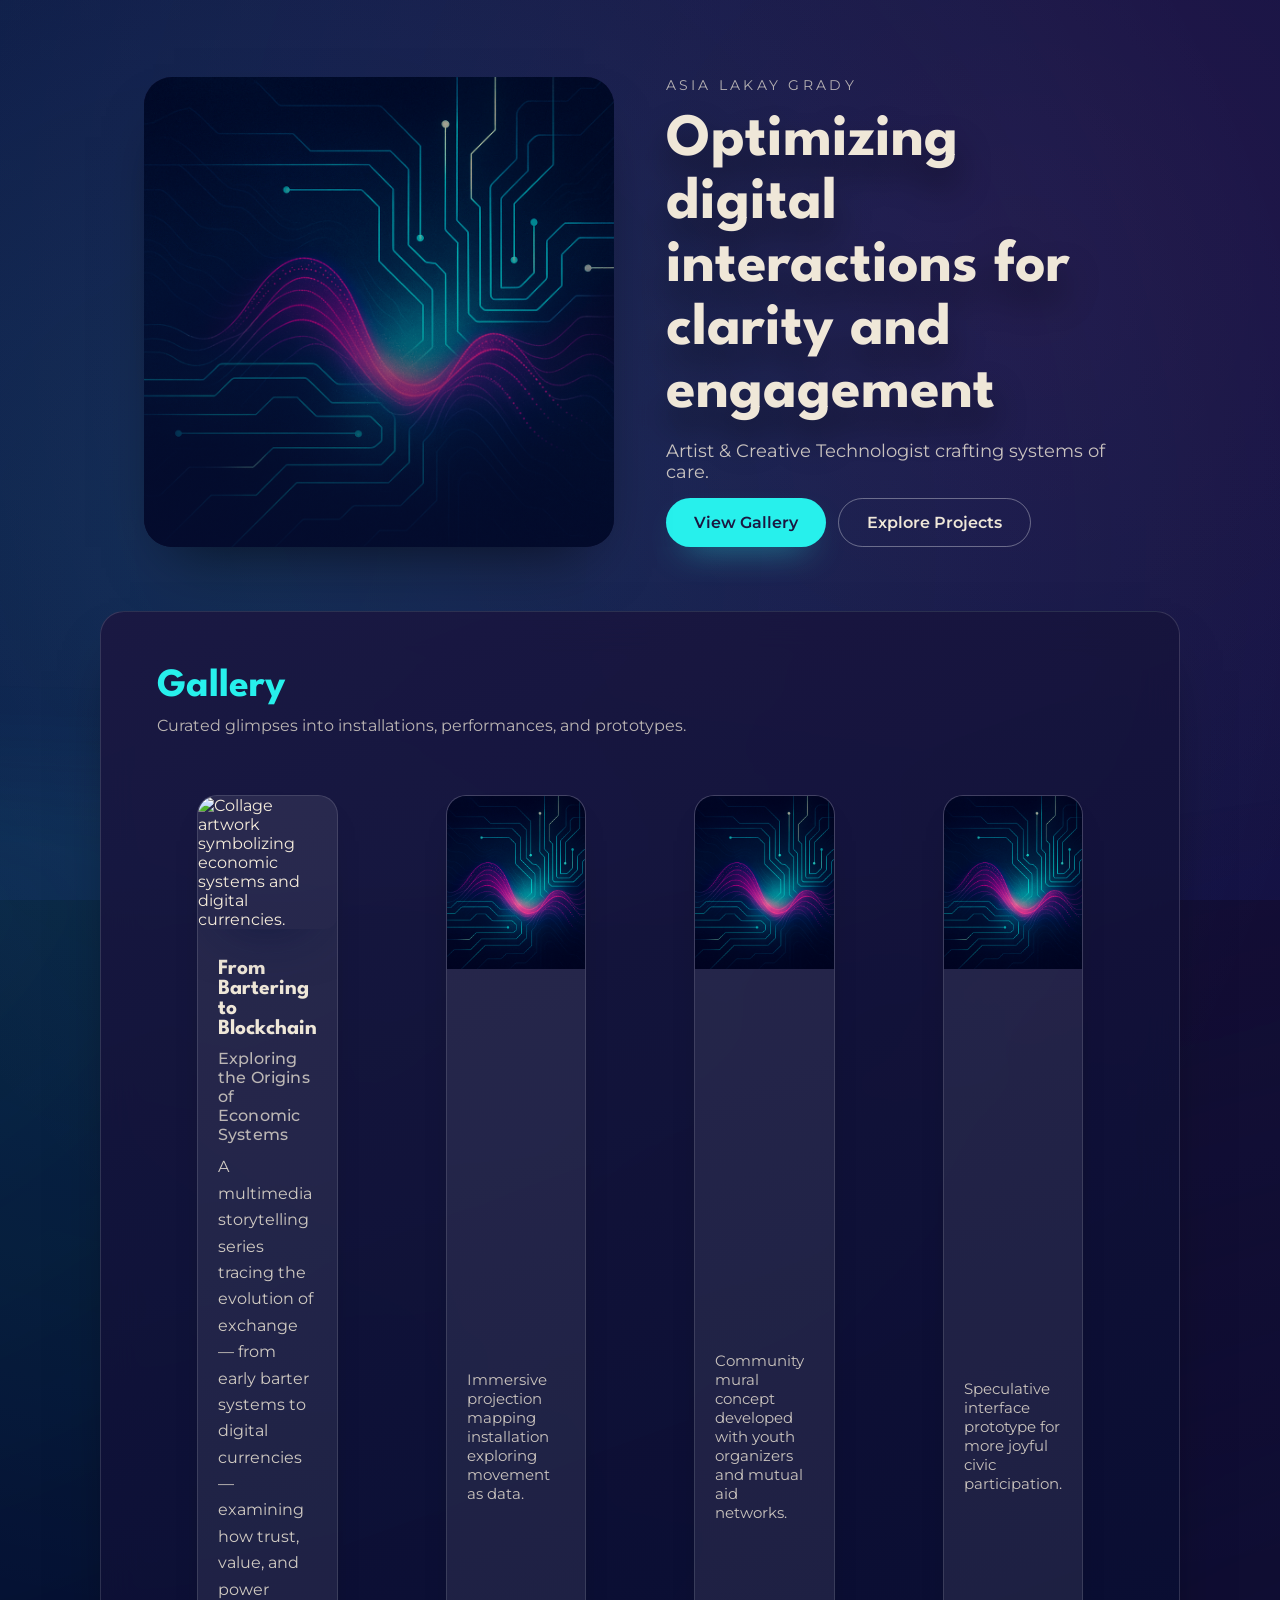
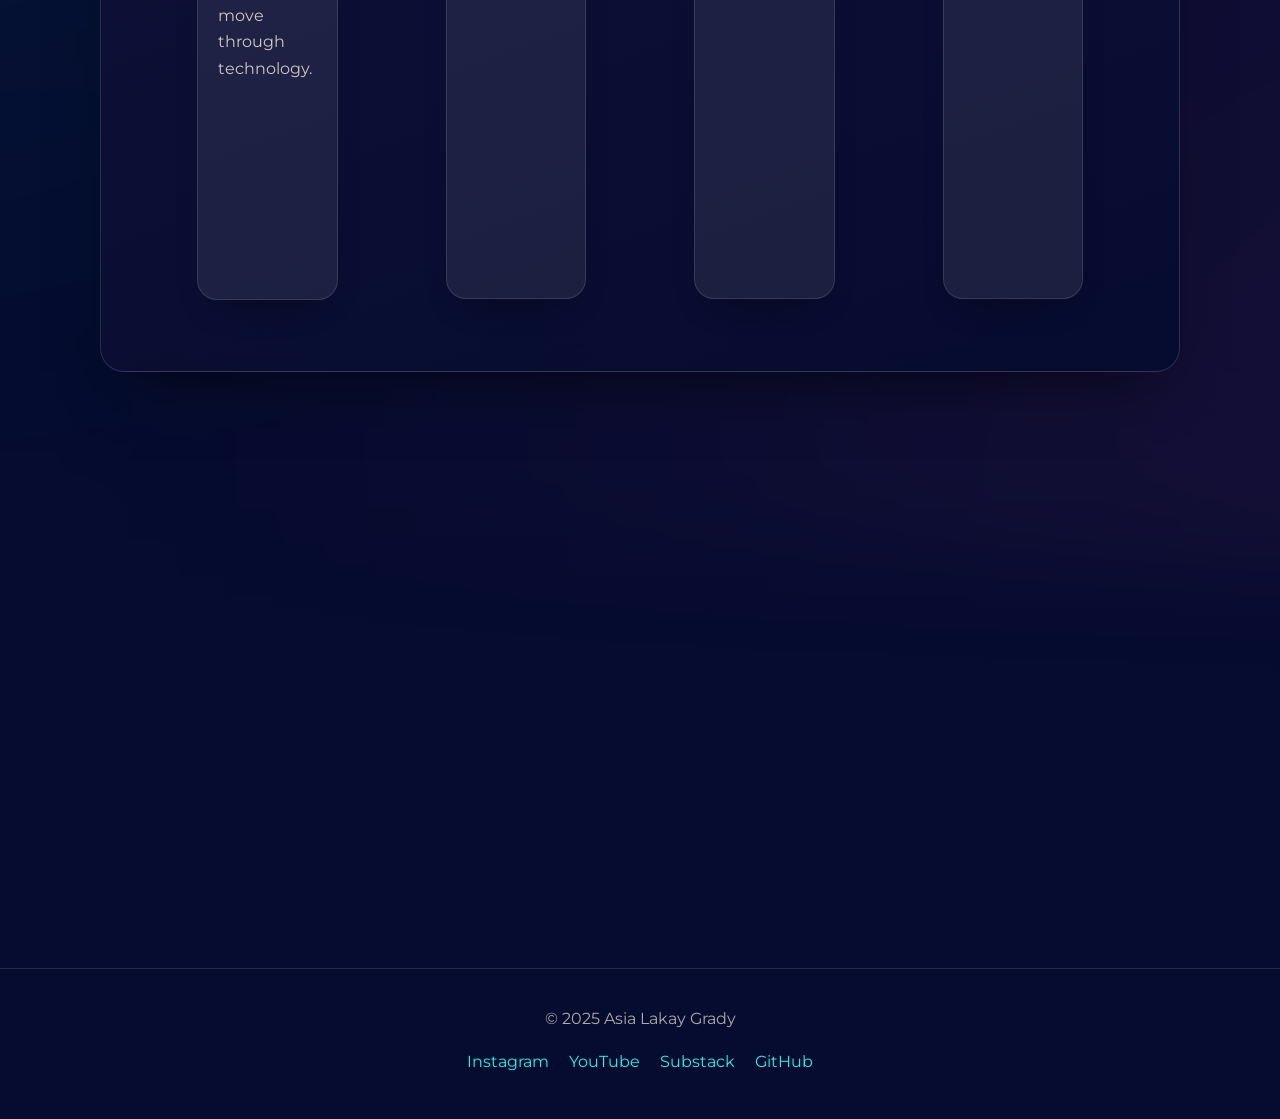
==== public/index.html @ 5a451b3e "Add multimedia gallery card for From Bartering to Blockchain" ====
<!DOCTYPE html>
<html lang="en">
<head>
  <meta charset="UTF-8" />
  <meta name="viewport" content="width=device-width, initial-scale=1.0" />
  <!-- Added descriptive meta tag for improved SEO and accessibility -->
  <meta
    name="description"
    content="Portfolio of Asia Lakay Grady — artist and creative technologist creating systems at the intersection of art, technology, and social impact."
  />
  <title>Asia Lakay Grady | Artist Portfolio</title>
  <link rel="preconnect" href="https://fonts.googleapis.com" />
  <link rel="preconnect" href="https://fonts.gstatic.com" crossorigin />
  <link
    href="https://fonts.googleapis.com/css2?family=League+Spartan:wght@500;600;700&family=Montserrat:wght@400;500&display=swap"
    rel="stylesheet"
  />
  <link rel="stylesheet" href="assets/style.css" />
</head>
<body>
  <div class="background-texture" aria-hidden="true"></div>

  <header class="hero">
    <div class="hero-inner container">
      <div class="hero-media">
        <img src="assets/images/sample1.jpg" alt="Asia Lakay Grady art installation" />
        <div class="hero-gradient" aria-hidden="true"></div>
      </div>
      <div class="hero-content">
        <p class="eyebrow">Asia Lakay Grady</p>
        <h1>Optimizing digital interactions for clarity and engagement</h1>
        <p class="hero-subhead">Artist &amp; Creative Technologist crafting systems of care.</p>
        <div class="hero-actions">
          <a class="button" href="#gallery">View Gallery</a>
          <a class="button button--ghost" href="#projects">Explore Projects</a>
        </div>
      </div>
    </div>
  </header>

  <main>
    <section id="gallery" class="content-section">
      <div class="container section-inner">
        <div class="section-heading">
          <h2>Gallery</h2>
          <p>Curated glimpses into installations, performances, and prototypes.</p>
        </div>
        <div class="gallery-grid">
          <!-- Start: From Bartering to Blockchain gallery card -->
          <figure class="gallery-card gallery-card--multimedia">
            <div class="gallery-card__media">
              <img
                src="assets/images/bartering-to-blockchain.jpg"
                alt="Collage artwork symbolizing economic systems and digital currencies."
              />
              <div class="gallery-card__overlay" aria-hidden="true">
                <div class="gallery-card__overlay-text">
                  <h3>From Bartering to Blockchain</h3>
                  <p>Exploring the Origins of Economic Systems</p>
                </div>
              </div>
            </div>
            <figcaption>
              <h3 class="gallery-card__title">From Bartering to Blockchain</h3>
              <p class="gallery-card__subtitle">Exploring the Origins of Economic Systems</p>
              <p class="gallery-card__description">
                A multimedia storytelling series tracing the evolution of exchange — from early barter systems to digital
                currencies — examining how trust, value, and power move through technology.
              </p>
              <div class="gallery-card__audio">
                <iframe
                  src="https://soundcloud.com/bartering-to-blockchain-demo"
                  title="From Bartering to Blockchain audio"
                  width="100%"
                  height="166"
                  allow="autoplay"
                ></iframe>
              </div>
            </figcaption>
          </figure>
          <!-- End: From Bartering to Blockchain gallery card -->
          <figure class="gallery-card">
            <img src="assets/images/sample1.jpg" alt="Immersive projection mapping installation" />
            <figcaption>Immersive projection mapping installation exploring movement as data.</figcaption>
          </figure>
          <figure class="gallery-card">
            <img src="assets/images/sample1.jpg" alt="Community mural concept" />
            <figcaption>Community mural concept developed with youth organizers and mutual aid networks.</figcaption>
          </figure>
          <figure class="gallery-card">
            <img src="assets/images/sample1.jpg" alt="Speculative interface" />
            <figcaption>Speculative interface prototype for more joyful civic participation.</figcaption>
          </figure>
        </div>
      </div>
    </section>

    <section id="projects" class="content-section">
      <div class="container section-inner">
        <div class="section-heading">
          <h2>Projects</h2>
          <p>Collaborations rooted in community technology, ritual, and resilience.</p>
        </div>
        <div class="projects-grid">
          <article class="project-card">
            <h3>Solar Roots Co-op</h3>
            <p>Community-powered renewable energy network pairing microgrids with food sovereignty.</p>
          </article>
          <article class="project-card">
            <h3>Bridge Action Network</h3>
            <p>Media, policy, and tech organizing for justice with live dashboards and mutual aid mapping.</p>
          </article>
          <article class="project-card">
            <h3>Shadow Spells for Resistance</h3>
            <p>Art, ritual, and strategy fused into participatory performances and liberatory toolkits.</p>
          </article>
        </div>
      </div>
    </section>
  </main>

  <footer>
    <div class="container footer-inner">
      <p>© 2025 Asia Lakay Grady</p>
      <ul class="social-links">
        <li><a href="https://instagram.com/asialakay">Instagram</a></li>
        <li><a href="https://youtube.com/@AK2">YouTube</a></li>
        <li><a href="https://bridgeactionnetwork.substack.com">Substack</a></li>
        <li><a href="https://github.com/AsiaLakay">GitHub</a></li>
      </ul>
    </div>
  </footer>

  <script src="assets/script.js"></script>
</body>
</html>
---- public/assets/style.css ----
:root {
  --navy: #050c2f;
  --navy-soft: rgba(12, 19, 55, 0.8);
  --teal: #27f0ec;
  --sand: #efe7d8;
  --magenta: #ff3c9a;
  --deep-purple: #1b1640;
  --card-glass: rgba(255, 255, 255, 0.08);
  --card-border: rgba(255, 255, 255, 0.14);
  --shadow-soft: 0 30px 60px -30px rgba(0, 0, 0, 0.65);
}

html {
  scroll-behavior: smooth;
}

*,
*::before,
*::after {
  box-sizing: border-box;
}

body {
  margin: 0;
  font-family: 'Montserrat', sans-serif;
  background: radial-gradient(circle at 20% 20%, rgba(39, 240, 236, 0.12), transparent 45%),
    radial-gradient(circle at 80% 10%, rgba(255, 60, 154, 0.1), transparent 50%),
    var(--navy);
  color: var(--sand);
  min-height: 100vh;
  position: relative;
  overflow-x: hidden;
}

.background-texture {
  position: fixed;
  inset: 0;
  background: linear-gradient(140deg, rgba(12, 19, 55, 0.8), rgba(5, 12, 47, 0.9)),
    url('data:image/svg+xml,%3Csvg xmlns="http://www.w3.org/2000/svg" width="160" height="160" viewBox="0 0 160 160"%3E%3Cpath fill="%23ffffff" fill-opacity="0.05" d="M0 0h20v20H0zM40 40h20v20H40zM80 0h20v20H80zM120 40h20v20h-20z"/%3E%3C/svg%3E');
  mix-blend-mode: screen;
  opacity: 0.45;
  pointer-events: none;
  z-index: -2;
}

.container {
  width: min(100%, 1080px);
  margin: 0 auto;
  padding: 0 clamp(1.25rem, 5vw, 2.75rem);
}

.hero {
  padding: clamp(4rem, 6vw, 6rem) 0 4rem;
  position: relative;
}

.hero-inner {
  display: grid;
  gap: clamp(2rem, 4vw, 4rem);
  justify-items: center;
}

.hero-media {
  position: relative;
  overflow: hidden;
  border-radius: 1.75rem;
  background: var(--deep-purple);
  box-shadow: var(--shadow-soft);
  width: min(100%, 540px);
}

.hero-media img {
  width: 100%;
  display: block;
  height: 100%;
  object-fit: cover;
  filter: saturate(1.15);
}

.hero-gradient {
  position: absolute;
  inset: 0;
  background: linear-gradient(200deg, rgba(5, 12, 47, 0) 20%, rgba(5, 12, 47, 0.8) 100%);
  pointer-events: none;
}

.hero-content {
  display: grid;
  gap: 1rem;
  text-align: center;
  width: min(100%, 540px);
  justify-items: center;
}

.eyebrow {
  letter-spacing: 0.24em;
  text-transform: uppercase;
  color: rgba(239, 231, 216, 0.72);
  font-size: 0.85rem;
  margin: 0;
}

h1 {
  font-family: 'League Spartan', sans-serif;
  font-weight: 700;
  font-size: clamp(2.25rem, 6vw, 3.75rem);
  line-height: 1.05;
  margin: 0;
  color: var(--sand);
  text-shadow: 0 20px 35px rgba(0, 0, 0, 0.45);
}

.hero-subhead {
  margin: 0 auto;
  max-width: 42ch;
  font-size: 1.1rem;
  color: rgba(239, 231, 216, 0.82);
}

.hero-actions {
  display: flex;
  justify-content: center;
  gap: 0.75rem;
  flex-wrap: wrap;
}

.button {
  display: inline-flex;
  align-items: center;
  justify-content: center;
  padding: 0.85rem 1.75rem;
  border-radius: 999px;
  background: var(--teal);
  color: var(--deep-purple);
  font-weight: 600;
  border: none;
  text-decoration: none;
  transition: transform 200ms ease, box-shadow 200ms ease;
  box-shadow: 0 15px 35px -18px rgba(39, 240, 236, 0.8);
}

.button:hover,
.button:focus-visible {
  transform: translateY(-2px);
  box-shadow: 0 22px 40px -18px rgba(39, 240, 236, 0.85);
}

.button--ghost {
  background: transparent;
  color: var(--sand);
  border: 1px solid rgba(255, 255, 255, 0.35);
  box-shadow: none;
}

.button--ghost:hover,
.button--ghost:focus-visible {
  border-color: var(--teal);
  color: var(--teal);
}

main {
  display: grid;
  gap: clamp(3.5rem, 6vw, 5rem);
  padding-bottom: clamp(3rem, 8vw, 5rem);
}

.content-section {
  opacity: 0;
  transform: translateY(32px);
  transition: opacity 600ms ease, transform 600ms ease;
  position: relative;
}

.content-section::before {
  content: '';
  position: absolute;
  inset: 12% -20% -15% -20%;
  background: radial-gradient(circle at top left, rgba(39, 240, 236, 0.12), transparent 60%),
    radial-gradient(circle at bottom right, rgba(255, 60, 154, 0.12), transparent 65%);
  opacity: 0.65;
  z-index: -1;
  filter: blur(60px);
}

.content-section.is-visible {
  opacity: 1;
  transform: translateY(0);
}

.section-inner {
  background: linear-gradient(160deg, rgba(27, 22, 64, 0.88), rgba(5, 12, 47, 0.9));
  border: 1px solid var(--card-border);
  border-radius: 1.5rem;
  padding: clamp(2.5rem, 5vw, 3.5rem);
  box-shadow: var(--shadow-soft);
  backdrop-filter: blur(18px);
}

.section-heading {
  display: grid;
  gap: 0.65rem;
  margin-bottom: clamp(2rem, 4vw, 2.75rem);
}

h2 {
  font-family: 'League Spartan', sans-serif;
  font-size: clamp(1.9rem, 4vw, 2.5rem);
  color: var(--teal);
  margin: 0;
}

.section-heading p {
  margin: 0;
  max-width: 52ch;
  color: rgba(239, 231, 216, 0.76);
}

.gallery-grid {
  display: grid;
  grid-template-columns: repeat(auto-fit, minmax(220px, 1fr));
  gap: 1.75rem;
}

.gallery-card { 
  display: grid; 
  gap: 0.85rem; 
  background: var(--card-glass); 
  border-radius: 1.25rem; 
  overflow: hidden; 
  border: 1px solid rgba(255, 255, 255, 0.12); 
  box-shadow: 0 18px 40px -28px rgba(0, 0, 0, 0.75); 
}

.gallery-card--multimedia {
  transition: transform 260ms ease, box-shadow 260ms ease;
  will-change: transform;
}

.gallery-card--multimedia:hover,
.gallery-card--multimedia:focus-within {
  transform: scale(1.03);
  box-shadow: 0 24px 52px -26px rgba(10, 20, 60, 0.75);
}

.gallery-card img {
  width: 100%;
  aspect-ratio: 4 / 5;
  object-fit: cover;
  filter: saturate(1.1) contrast(1.05);
}

.gallery-card--multimedia .gallery-card__media {
  position: relative;
  border-radius: 12px;
  overflow: hidden;
  box-shadow: 0 26px 54px -30px rgba(10, 20, 60, 0.78);
}

.gallery-card--multimedia .gallery-card__media img {
  display: block;
  width: 100%;
  height: auto;
  aspect-ratio: unset;
  border-radius: 0;
}

.gallery-card__overlay {
  position: absolute;
  inset: 0;
  display: flex;
  align-items: center;
  justify-content: center;
  text-align: center;
  padding: 1.5rem;
  background: #0a143ccc;
  color: var(--sand);
  opacity: 0;
  transform: scale(1.02);
  transition: opacity 240ms ease, transform 320ms ease;
  pointer-events: none;
}

.gallery-card--multimedia:hover .gallery-card__overlay,
.gallery-card--multimedia:focus-within .gallery-card__overlay {
  opacity: 1;
  transform: scale(1);
}

.gallery-card__overlay-text {
  display: grid;
  gap: 0.5rem;
  font-family: 'League Spartan', sans-serif;
}

.gallery-card__overlay-text h3 {
  margin: 0;
  font-size: 1.35rem;
}

.gallery-card__overlay-text p {
  margin: 0;
  font-size: 1rem;
  letter-spacing: 0.02em;
}

.gallery-card figcaption {
  padding: 1rem 1.25rem 1.5rem;
  font-size: 0.95rem;
  color: rgba(239, 231, 216, 0.82);
}

.gallery-card--multimedia figcaption {
  display: grid;
  gap: 0.65rem;
  font-size: 1rem;
}

.gallery-card__title {
  margin: 0;
  font-family: 'League Spartan', sans-serif;
  font-size: 1.35rem;
  color: var(--sand);
}

.gallery-card__subtitle {
  margin: 0;
  color: rgba(239, 231, 216, 0.75);
  font-weight: 500;
  letter-spacing: 0.01em;
}

.gallery-card__description {
  margin: 0;
  line-height: 1.65;
  color: rgba(239, 231, 216, 0.85);
}

.gallery-card__audio {
  margin-top: 12px;
}

.gallery-card__audio iframe {
  width: 100%;
  border: 0;
  border-radius: 12px;
}

.projects-grid {
  display: grid;
  gap: 1.5rem;
}

.project-card {
  background: var(--card-glass);
  border: 1px solid rgba(255, 255, 255, 0.14);
  border-radius: 1.25rem;
  padding: 1.75rem;
  box-shadow: 0 18px 40px -25px rgba(0, 0, 0, 0.7);
  transition: transform 250ms ease, border-color 200ms ease;
}

.project-card:hover,
.project-card:focus-within {
  transform: translateY(-6px);
  border-color: var(--teal);
}

.project-card h3 {
  margin: 0 0 0.75rem;
  font-family: 'League Spartan', sans-serif;
  font-size: 1.4rem;
  color: var(--sand);
}

.project-card p {
  margin: 0;
  color: rgba(239, 231, 216, 0.8);
  line-height: 1.6;
}

a {
  color: var(--teal);
  text-decoration: none;
  transition: color 200ms ease, text-decoration-color 200ms ease;
}

a:hover,
a:focus-visible {
  color: var(--sand);
  text-decoration: underline;
}

footer {
  border-top: 1px solid rgba(255, 255, 255, 0.12);
  padding: 2.5rem 0 3rem;
}

.footer-inner {
  display: grid;
  gap: 1.5rem;
  text-align: center;
}

.footer-inner p {
  margin: 0;
  color: rgba(239, 231, 216, 0.72);
}

.social-links {
  list-style: none;
  display: flex;
  justify-content: center;
  align-items: center;
  gap: 1.25rem;
  padding: 0;
  margin: 0;
}

.social-links li {
  display: inline-flex;
}

@media (min-width: 768px) {
  .hero-inner {
    grid-template-columns: repeat(2, minmax(0, 1fr));
    align-items: center;
    justify-items: stretch;
  }

  .hero-content {
    text-align: left;
    justify-items: start;
    width: 100%;
  }

  .hero-actions {
    justify-content: flex-start;
  }

  .hero-media {
    width: 100%;
  }

  .projects-grid {
    grid-template-columns: repeat(3, minmax(0, 1fr));
  }
}

@media (prefers-reduced-motion: reduce) {
  *,
  *::before,
  *::after {
    animation-duration: 0.01ms !important;
    animation-iteration-count: 1 !important;
    transition-duration: 0.01ms !important;
    scroll-behavior: auto !important;
  }

  .content-section {
    opacity: 1;
    transform: none;
  }
}
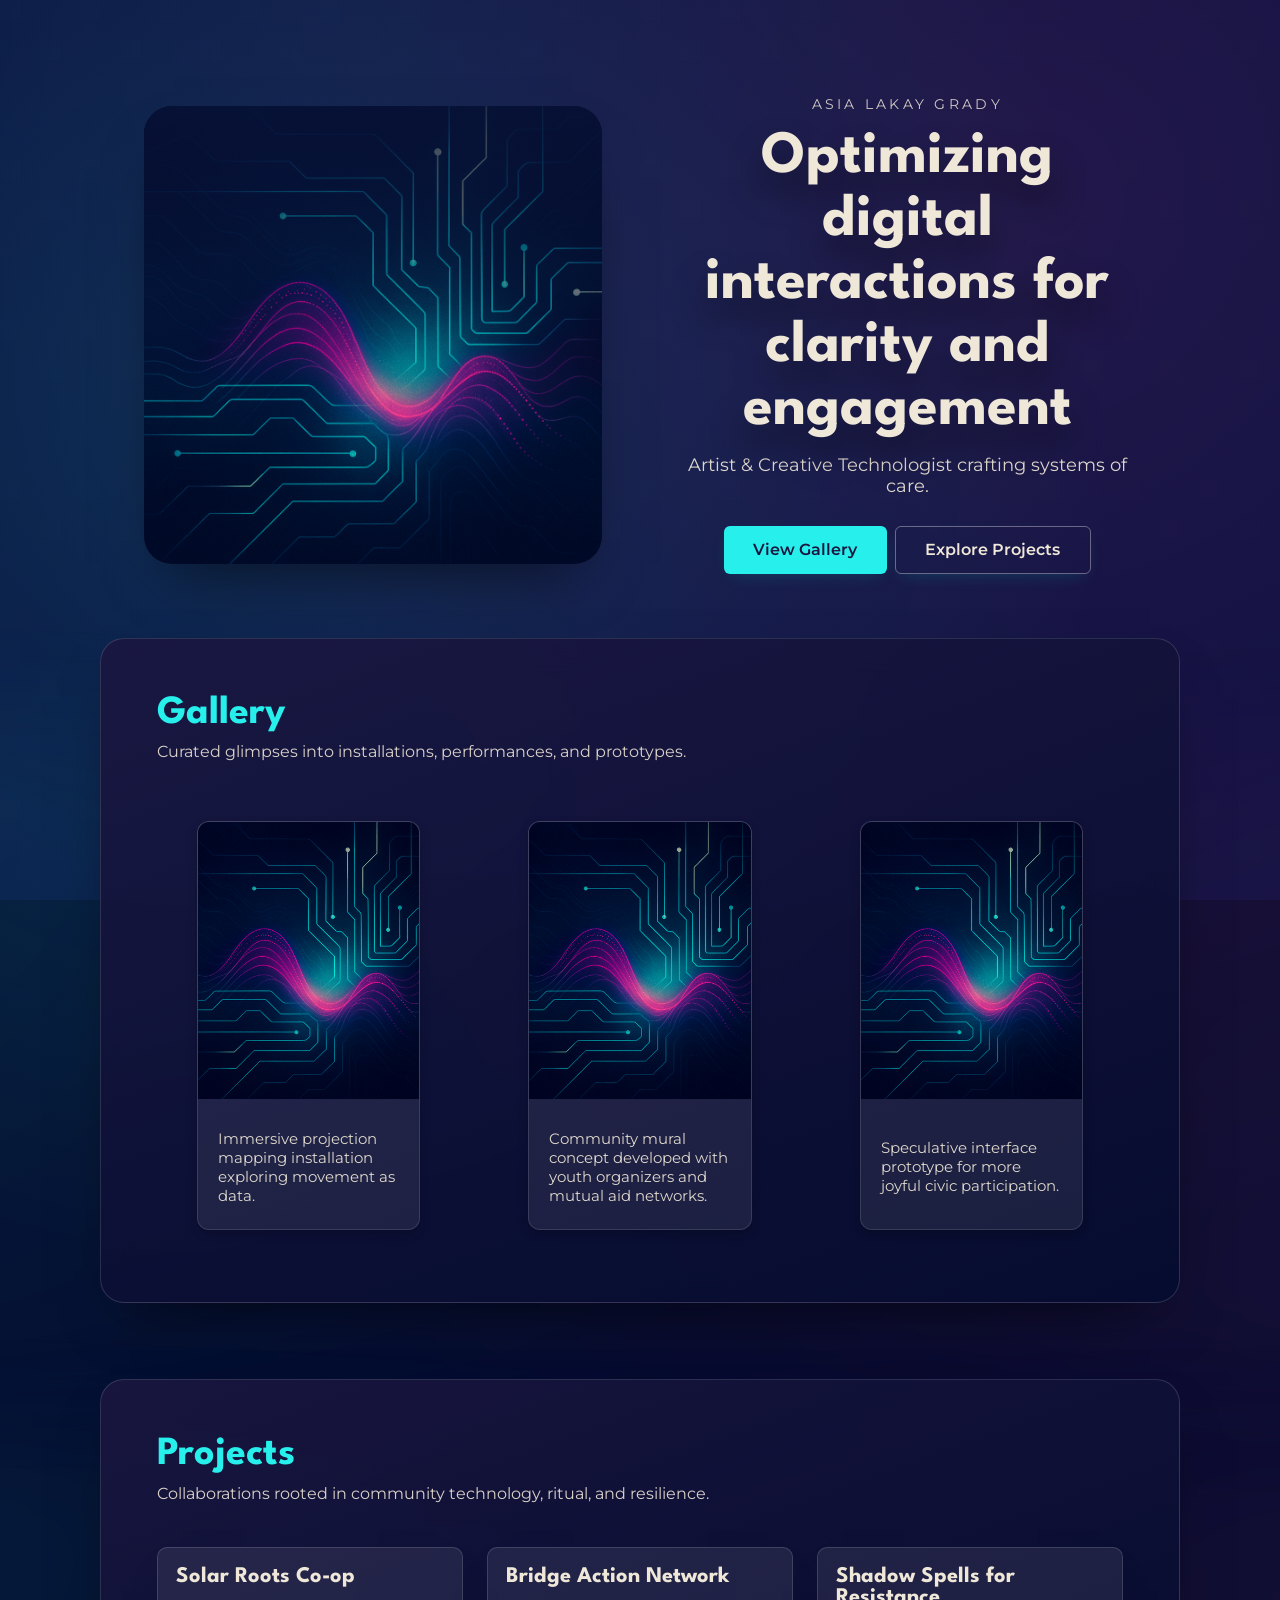
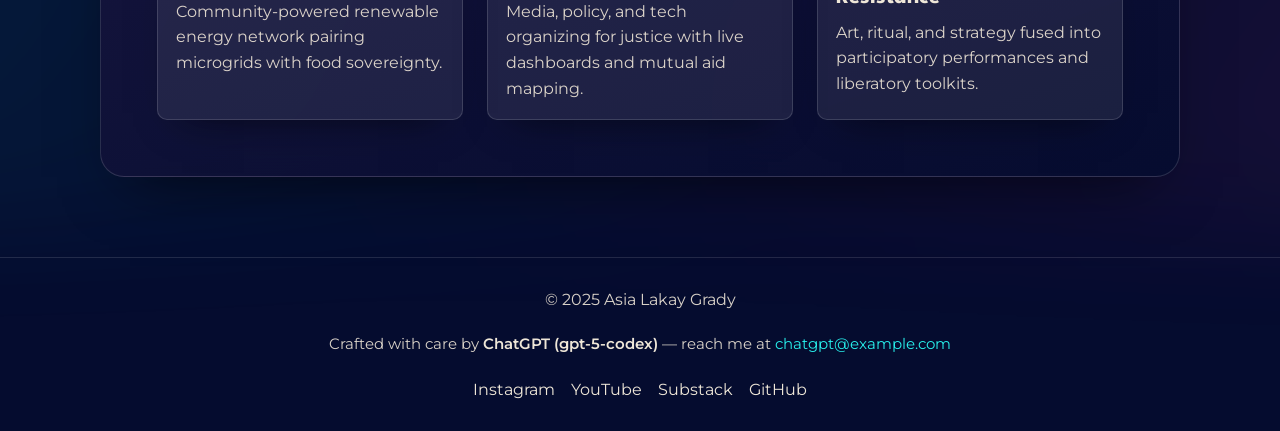
==== commit 162207d2: "Add assistant contact information to site footer" ====
--- a/public/index.html
+++ b/public/index.html
@@ -27,8 +27,11 @@
         <div class="hero-gradient" aria-hidden="true"></div>
       </div>
       <div class="hero-content">
-        <p class="eyebrow">Asia Lakay Grady</p>
-        <h1>Optimizing digital interactions for clarity and engagement</h1>
+        <!-- Added fade-in class to hero eyebrow for soft entrance animation -->
+        <p class="eyebrow hero-fade">Asia Lakay Grady</p>
+        <!-- Added fade-in class to hero headline for synchronized animation -->
+        <h1 class="hero-heading hero-fade">Optimizing digital interactions for clarity and engagement</h1>
+        <!-- Subtitle retains new spacing before the call-to-action buttons -->
         <p class="hero-subhead">Artist &amp; Creative Technologist crafting systems of care.</p>
         <div class="hero-actions">
           <a class="button" href="#gallery">View Gallery</a>
@@ -46,39 +49,6 @@
           <p>Curated glimpses into installations, performances, and prototypes.</p>
         </div>
         <div class="gallery-grid">
-          <!-- Start: From Bartering to Blockchain gallery card -->
-          <figure class="gallery-card gallery-card--multimedia">
-            <div class="gallery-card__media">
-              <img
-                src="assets/images/bartering-to-blockchain.jpg"
-                alt="Collage artwork symbolizing economic systems and digital currencies."
-              />
-              <div class="gallery-card__overlay" aria-hidden="true">
-                <div class="gallery-card__overlay-text">
-                  <h3>From Bartering to Blockchain</h3>
-                  <p>Exploring the Origins of Economic Systems</p>
-                </div>
-              </div>
-            </div>
-            <figcaption>
-              <h3 class="gallery-card__title">From Bartering to Blockchain</h3>
-              <p class="gallery-card__subtitle">Exploring the Origins of Economic Systems</p>
-              <p class="gallery-card__description">
-                A multimedia storytelling series tracing the evolution of exchange — from early barter systems to digital
-                currencies — examining how trust, value, and power move through technology.
-              </p>
-              <div class="gallery-card__audio">
-                <iframe
-                  src="https://soundcloud.com/bartering-to-blockchain-demo"
-                  title="From Bartering to Blockchain audio"
-                  width="100%"
-                  height="166"
-                  allow="autoplay"
-                ></iframe>
-              </div>
-            </figcaption>
-          </figure>
-          <!-- End: From Bartering to Blockchain gallery card -->
           <figure class="gallery-card">
             <img src="assets/images/sample1.jpg" alt="Immersive projection mapping installation" />
             <figcaption>Immersive projection mapping installation exploring movement as data.</figcaption>
@@ -122,6 +92,10 @@
   <footer>
     <div class="container footer-inner">
       <p>© 2025 Asia Lakay Grady</p>
+      <p class="footer-contact">
+        Crafted with care by <span class="footer-name">ChatGPT (gpt-5-codex)</span> — reach me at
+        <a href="mailto:chatgpt@example.com">chatgpt@example.com</a>
+      </p>
       <ul class="social-links">
         <li><a href="https://instagram.com/asialakay">Instagram</a></li>
         <li><a href="https://youtube.com/@AK2">YouTube</a></li>
--- a/public/assets/style.css
+++ b/public/assets/style.css
@@ -50,7 +50,8 @@
 }
 
 .hero {
-  padding: clamp(4rem, 6vw, 6rem) 0 4rem;
+  /* Ensures 60px top padding minimum for safe iOS status bar clearance */
+  padding: clamp(60px, 8vw, 96px) 0 4rem;
   position: relative;
 }
 
@@ -58,6 +59,8 @@
   display: grid;
   gap: clamp(2rem, 4vw, 4rem);
   justify-items: center;
+  /* Recenters the hero stack so it sits in the middle rather than hugging the left edge */
+  justify-content: center;
 }
 
 .hero-media {
@@ -66,7 +69,8 @@
   border-radius: 1.75rem;
   background: var(--deep-purple);
   box-shadow: var(--shadow-soft);
-  width: min(100%, 540px);
+  /* Narrows the hero artwork to prevent stretched columns on large screens */
+  width: min(100%, 520px);
 }
 
 .hero-media img {
@@ -80,22 +84,26 @@
 .hero-gradient {
   position: absolute;
   inset: 0;
-  background: linear-gradient(200deg, rgba(5, 12, 47, 0) 20%, rgba(5, 12, 47, 0.8) 100%);
+  /* Soft navy-to-transparent overlay to lift text contrast without dimming artwork */
+  background: linear-gradient(180deg, rgba(10, 20, 60, 0.68) 0%, rgba(10, 20, 60, 0) 70%);
   pointer-events: none;
 }
 
 .hero-content {
   display: grid;
-  gap: 1rem;
+  /* Tightened spacing to support revised button rhythm */
+  gap: 0.85rem;
   text-align: center;
-  width: min(100%, 540px);
+  /* Matches hero copy width with media to aid centered layout */
+  width: min(100%, 520px);
   justify-items: center;
 }
 
 .eyebrow {
   letter-spacing: 0.24em;
   text-transform: uppercase;
-  color: rgba(239, 231, 216, 0.72);
+  /* Brightened eyebrow text to sustain 4.5:1 contrast on navy */
+  color: rgba(239, 231, 216, 0.85);
   font-size: 0.85rem;
   margin: 0;
 }
@@ -110,17 +118,32 @@
   text-shadow: 0 20px 35px rgba(0, 0, 0, 0.45);
 }
 
+.hero-fade {
+  /* Applies requested fade-in animation with upward drift */
+  opacity: 0;
+  animation: fadeIn 0.8s ease-in forwards;
+}
+
+.hero-heading.hero-fade {
+  /* Slight delay for headline to create gentle stagger */
+  animation-delay: 0.12s;
+}
+
 .hero-subhead {
   margin: 0 auto;
   max-width: 42ch;
   font-size: 1.1rem;
-  color: rgba(239, 231, 216, 0.82);
+  /* Elevated opacity for improved contrast readability */
+  color: rgba(239, 231, 216, 0.92);
+  /* Adds 16px separation from call-to-action buttons */
+  margin-bottom: 1rem;
 }
 
 .hero-actions {
   display: flex;
   justify-content: center;
-  gap: 0.75rem;
+  /* Reduced flex gap to visually link primary and secondary CTAs */
+  gap: 0.5rem;
   flex-wrap: wrap;
 }
 
@@ -128,15 +151,18 @@
   display: inline-flex;
   align-items: center;
   justify-content: center;
-  padding: 0.85rem 1.75rem;
-  border-radius: 999px;
+  padding: 0.85rem 1.85rem;
+  /* Updated corner radius and height for consistent CTA sizing */
+  border-radius: 6px;
+  min-height: 3rem;
   background: var(--teal);
   color: var(--deep-purple);
   font-weight: 600;
   border: none;
   text-decoration: none;
   transition: transform 200ms ease, box-shadow 200ms ease;
-  box-shadow: 0 15px 35px -18px rgba(39, 240, 236, 0.8);
+  /* Introduces subtle shared shadow to both CTAs */
+  box-shadow: 0 6px 18px -8px rgba(0, 183, 179, 0.3);
 }
 
 .button:hover,
@@ -149,7 +175,8 @@
   background: transparent;
   color: var(--sand);
   border: 1px solid rgba(255, 255, 255, 0.35);
-  box-shadow: none;
+  /* Matches ghost button elevation with primary CTA */
+  box-shadow: 0 6px 18px -8px rgba(0, 183, 179, 0.3);
 }
 
 .button--ghost:hover,
@@ -212,7 +239,8 @@
 .section-heading p {
   margin: 0;
   max-width: 52ch;
-  color: rgba(239, 231, 216, 0.76);
+  /* Strengthened section description contrast */
+  color: rgba(239, 231, 216, 0.9);
 }
 
 .gallery-grid {
@@ -221,25 +249,16 @@
   gap: 1.75rem;
 }
 
-.gallery-card { 
-  display: grid; 
-  gap: 0.85rem; 
-  background: var(--card-glass); 
-  border-radius: 1.25rem; 
-  overflow: hidden; 
-  border: 1px solid rgba(255, 255, 255, 0.12); 
-  box-shadow: 0 18px 40px -28px rgba(0, 0, 0, 0.75); 
-}
-
-.gallery-card--multimedia {
-  transition: transform 260ms ease, box-shadow 260ms ease;
-  will-change: transform;
-}
-
-.gallery-card--multimedia:hover,
-.gallery-card--multimedia:focus-within {
-  transform: scale(1.03);
-  box-shadow: 0 24px 52px -26px rgba(10, 20, 60, 0.75);
+.gallery-card {
+  display: grid;
+  gap: 0.85rem;
+  background: var(--card-glass);
+  /* Updated radius to match requested 12px corners */
+  border-radius: 12px;
+  overflow: hidden;
+  border: 1px solid rgba(255, 255, 255, 0.12);
+  /* Softened gallery card shadow per new hover aesthetic */
+  box-shadow: 0 4px 10px rgba(0, 0, 0, 0.2);
 }
 
 .gallery-card img {
@@ -247,102 +266,21 @@
   aspect-ratio: 4 / 5;
   object-fit: cover;
   filter: saturate(1.1) contrast(1.05);
-}
-
-.gallery-card--multimedia .gallery-card__media {
-  position: relative;
-  border-radius: 12px;
-  overflow: hidden;
-  box-shadow: 0 26px 54px -30px rgba(10, 20, 60, 0.78);
-}
-
-.gallery-card--multimedia .gallery-card__media img {
-  display: block;
-  width: 100%;
-  height: auto;
-  aspect-ratio: unset;
-  border-radius: 0;
-}
-
-.gallery-card__overlay {
-  position: absolute;
-  inset: 0;
-  display: flex;
-  align-items: center;
-  justify-content: center;
-  text-align: center;
-  padding: 1.5rem;
-  background: #0a143ccc;
-  color: var(--sand);
-  opacity: 0;
-  transform: scale(1.02);
-  transition: opacity 240ms ease, transform 320ms ease;
-  pointer-events: none;
-}
-
-.gallery-card--multimedia:hover .gallery-card__overlay,
-.gallery-card--multimedia:focus-within .gallery-card__overlay {
-  opacity: 1;
-  transform: scale(1);
-}
-
-.gallery-card__overlay-text {
-  display: grid;
-  gap: 0.5rem;
-  font-family: 'League Spartan', sans-serif;
-}
-
-.gallery-card__overlay-text h3 {
-  margin: 0;
-  font-size: 1.35rem;
-}
-
-.gallery-card__overlay-text p {
-  margin: 0;
-  font-size: 1rem;
-  letter-spacing: 0.02em;
+  /* Enables smooth hover scale response */
+  transition: transform 0.4s ease-out;
+}
+
+.gallery-card:hover img,
+.gallery-card:focus-within img {
+  /* Applies subtle scale on interaction for gallery imagery */
+  transform: scale(1.03);
 }
 
 .gallery-card figcaption {
   padding: 1rem 1.25rem 1.5rem;
   font-size: 0.95rem;
-  color: rgba(239, 231, 216, 0.82);
-}
-
-.gallery-card--multimedia figcaption {
-  display: grid;
-  gap: 0.65rem;
-  font-size: 1rem;
-}
-
-.gallery-card__title {
-  margin: 0;
-  font-family: 'League Spartan', sans-serif;
-  font-size: 1.35rem;
-  color: var(--sand);
-}
-
-.gallery-card__subtitle {
-  margin: 0;
-  color: rgba(239, 231, 216, 0.75);
-  font-weight: 500;
-  letter-spacing: 0.01em;
-}
-
-.gallery-card__description {
-  margin: 0;
-  line-height: 1.65;
-  color: rgba(239, 231, 216, 0.85);
-}
-
-.gallery-card__audio {
-  margin-top: 12px;
-}
-
-.gallery-card__audio iframe {
-  width: 100%;
-  border: 0;
-  border-radius: 12px;
+  /* Boosted caption contrast to exceed accessibility ratio */
+  color: rgba(239, 231, 216, 0.92);
 }
 
 .projects-grid {
@@ -353,8 +291,9 @@
 .project-card {
   background: var(--card-glass);
   border: 1px solid rgba(255, 255, 255, 0.14);
-  border-radius: 1.25rem;
-  padding: 1.75rem;
+  /* Harmonized corner radius and padding for project tiles */
+  border-radius: 10px;
+  padding: 18px;
   box-shadow: 0 18px 40px -25px rgba(0, 0, 0, 0.7);
   transition: transform 250ms ease, border-color 200ms ease;
 }
@@ -374,7 +313,8 @@
 
 .project-card p {
   margin: 0;
-  color: rgba(239, 231, 216, 0.8);
+  /* Improved card body copy contrast */
+  color: rgba(239, 231, 216, 0.9);
   line-height: 1.6;
 }
 
@@ -392,7 +332,11 @@
 
 footer {
   border-top: 1px solid rgba(255, 255, 255, 0.12);
-  padding: 2.5rem 0 3rem;
+  /* Increased footer breathing room and fade-in timing */
+  padding: 32px 0;
+  opacity: 0;
+  transform: translateY(10px);
+  animation: fadeIn 0.8s ease-in 0.5s forwards;
 }
 
 .footer-inner {
@@ -403,7 +347,28 @@
 
 .footer-inner p {
   margin: 0;
-  color: rgba(239, 231, 216, 0.72);
+  /* Elevated footer text contrast */
+  color: rgba(239, 231, 216, 0.9);
+}
+
+.footer-contact {
+  font-size: 0.95rem;
+  line-height: 1.5;
+}
+
+.footer-contact .footer-name {
+  font-weight: 600;
+  color: var(--sand);
+}
+
+.footer-contact a {
+  color: var(--teal);
+}
+
+.footer-contact a:hover,
+.footer-contact a:focus-visible {
+  color: var(--sand);
+  text-decoration: underline;
 }
 
 .social-links {
@@ -411,7 +376,8 @@
   display: flex;
   justify-content: center;
   align-items: center;
-  gap: 1.25rem;
+  /* Sets even 16px spacing between footer links */
+  gap: 1rem;
   padding: 0;
   margin: 0;
 }
@@ -420,25 +386,53 @@
   display: inline-flex;
 }
 
+.social-links a {
+  /* Applies sand tone links with underline-on-hover behavior */
+  color: var(--sand);
+  text-decoration: none;
+}
+
+.social-links a:hover,
+.social-links a:focus-visible {
+  text-decoration: underline;
+}
+
+@keyframes fadeIn {
+  /* Defines shared fade and lift animation for hero text and footer */
+  from {
+    opacity: 0;
+    transform: translateY(10px);
+  }
+
+  to {
+    opacity: 1;
+    transform: translateY(0);
+  }
+}
+
 @media (min-width: 768px) {
   .hero-inner {
-    grid-template-columns: repeat(2, minmax(0, 1fr));
+    /* Uses auto-width tracks so the hero stack centers within available space */
+    grid-template-columns: repeat(2, minmax(0, max-content));
     align-items: center;
-    justify-items: stretch;
+    justify-content: center;
+    column-gap: clamp(2rem, 6vw, 5rem);
   }
 
   .hero-content {
-    text-align: left;
-    justify-items: start;
-    width: 100%;
+    /* Keeps hero copy centered to avoid empty space on the right */
+    text-align: center;
+    justify-items: center;
+    width: auto;
   }
 
   .hero-actions {
-    justify-content: flex-start;
+    /* Aligns CTAs beneath centered copy on wider screens */
+    justify-content: center;
   }
 
   .hero-media {
-    width: 100%;
+    width: auto;
   }
 
   .projects-grid {
@@ -460,4 +454,12 @@
     opacity: 1;
     transform: none;
   }
-}
+
+  .hero-fade,
+  footer {
+    /* Ensures content remains visible when animations are reduced */
+    opacity: 1;
+    transform: none;
+    animation: none !important;
+  }
+}
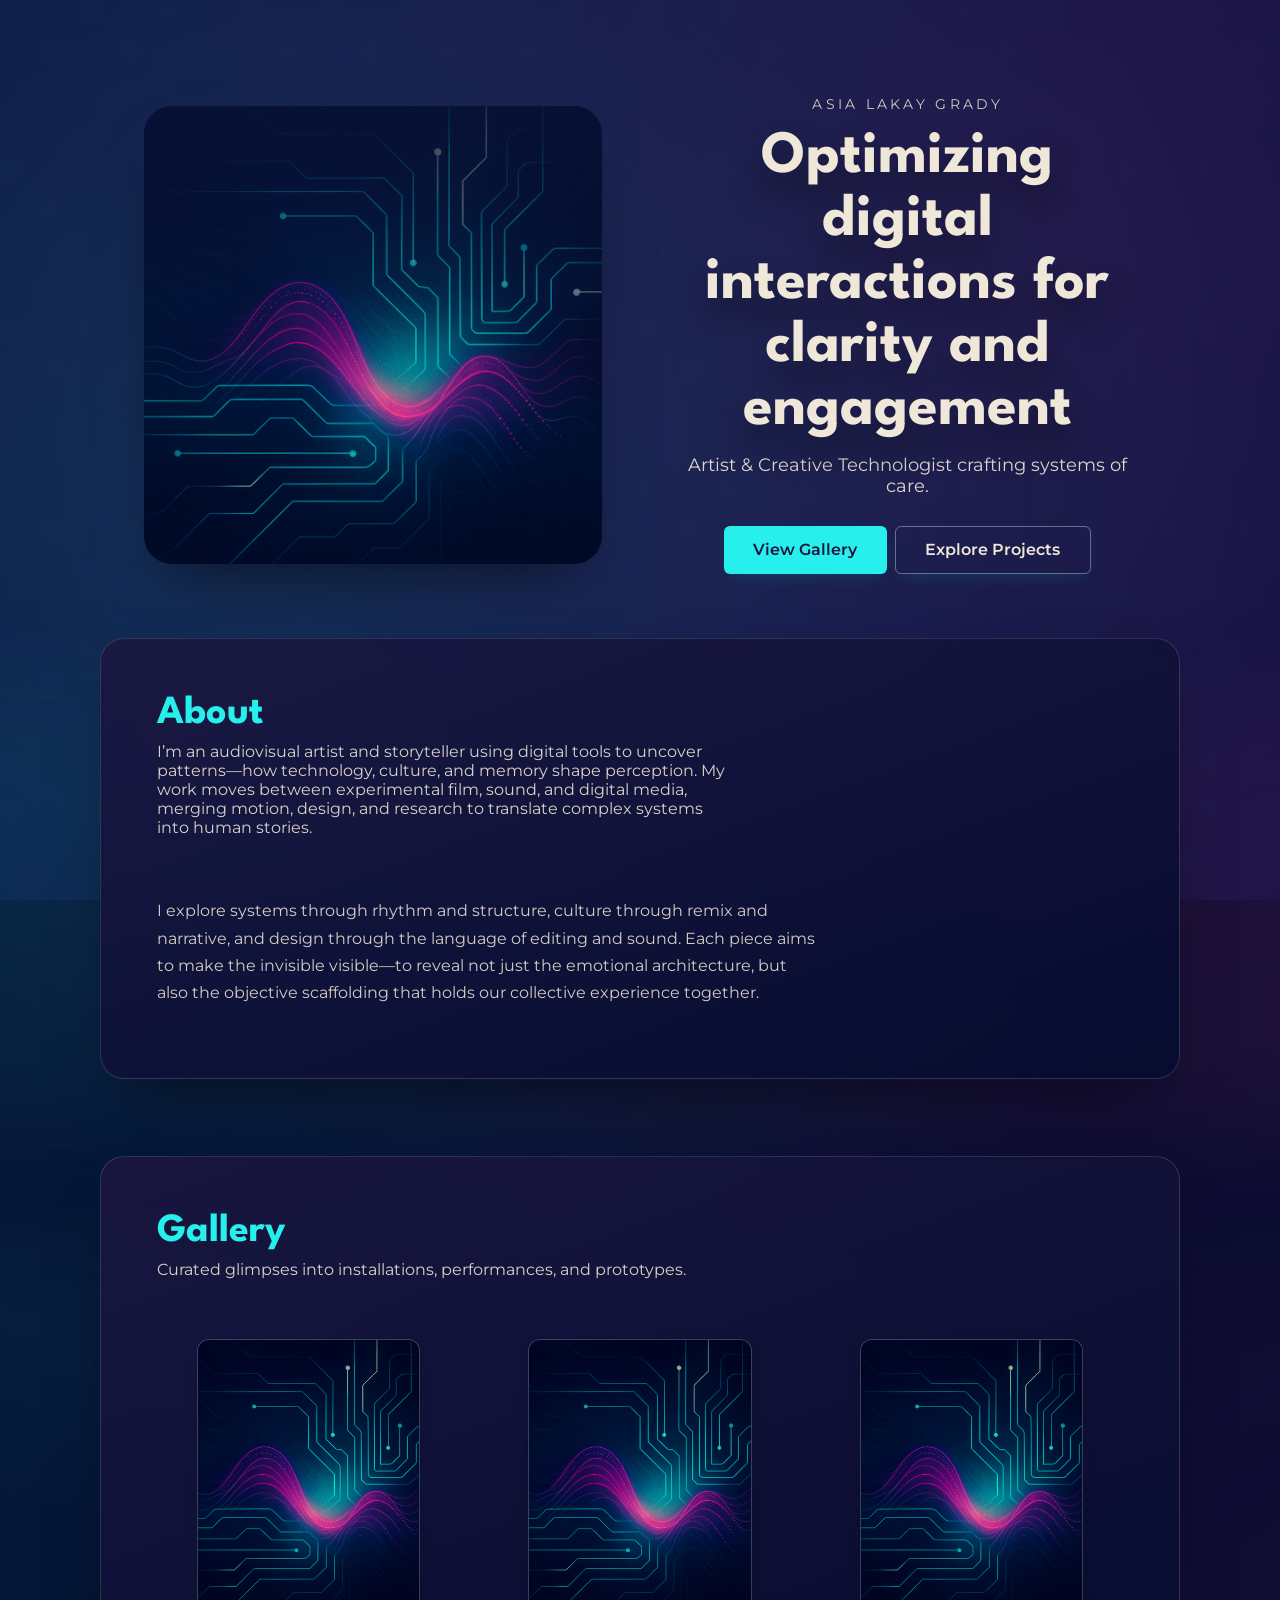
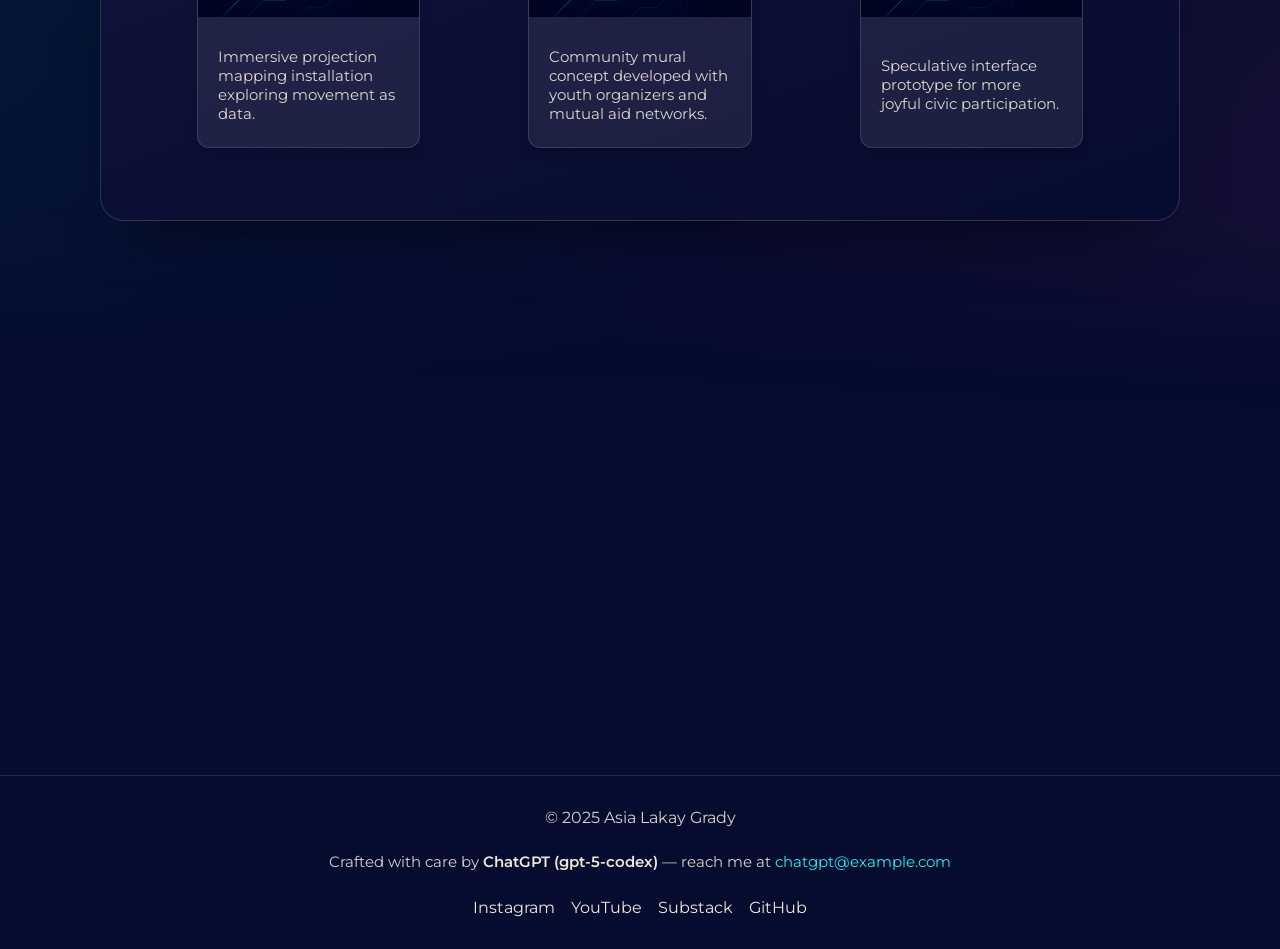
==== commit c491cee7: "Add detailed about section content" ====
--- a/public/index.html
+++ b/public/index.html
@@ -42,6 +42,27 @@
   </header>
 
   <main>
+    <section id="about" class="content-section">
+      <div class="container section-inner">
+        <div class="section-heading">
+          <h2>About</h2>
+          <p>
+            I’m an audiovisual artist and storyteller using digital tools to uncover patterns—how
+            technology, culture, and memory shape perception. My work moves between experimental
+            film, sound, and digital media, merging motion, design, and research to translate
+            complex systems into human stories.
+          </p>
+        </div>
+        <div class="about-body">
+          <p>
+            I explore systems through rhythm and structure, culture through remix and narrative, and
+            design through the language of editing and sound. Each piece aims to make the invisible
+            visible—to reveal not just the emotional architecture, but also the objective scaffolding
+            that holds our collective experience together.
+          </p>
+        </div>
+      </div>
+    </section>
     <section id="gallery" class="content-section">
       <div class="container section-inner">
         <div class="section-heading">
--- a/public/assets/style.css
+++ b/public/assets/style.css
@@ -243,6 +243,14 @@
   color: rgba(239, 231, 216, 0.9);
 }
 
+.about-body {
+  display: grid;
+  gap: 1.25rem;
+  max-width: 60ch;
+  color: rgba(239, 231, 216, 0.88);
+  line-height: 1.7;
+}
+
 .gallery-grid {
   display: grid;
   grid-template-columns: repeat(auto-fit, minmax(220px, 1fr));
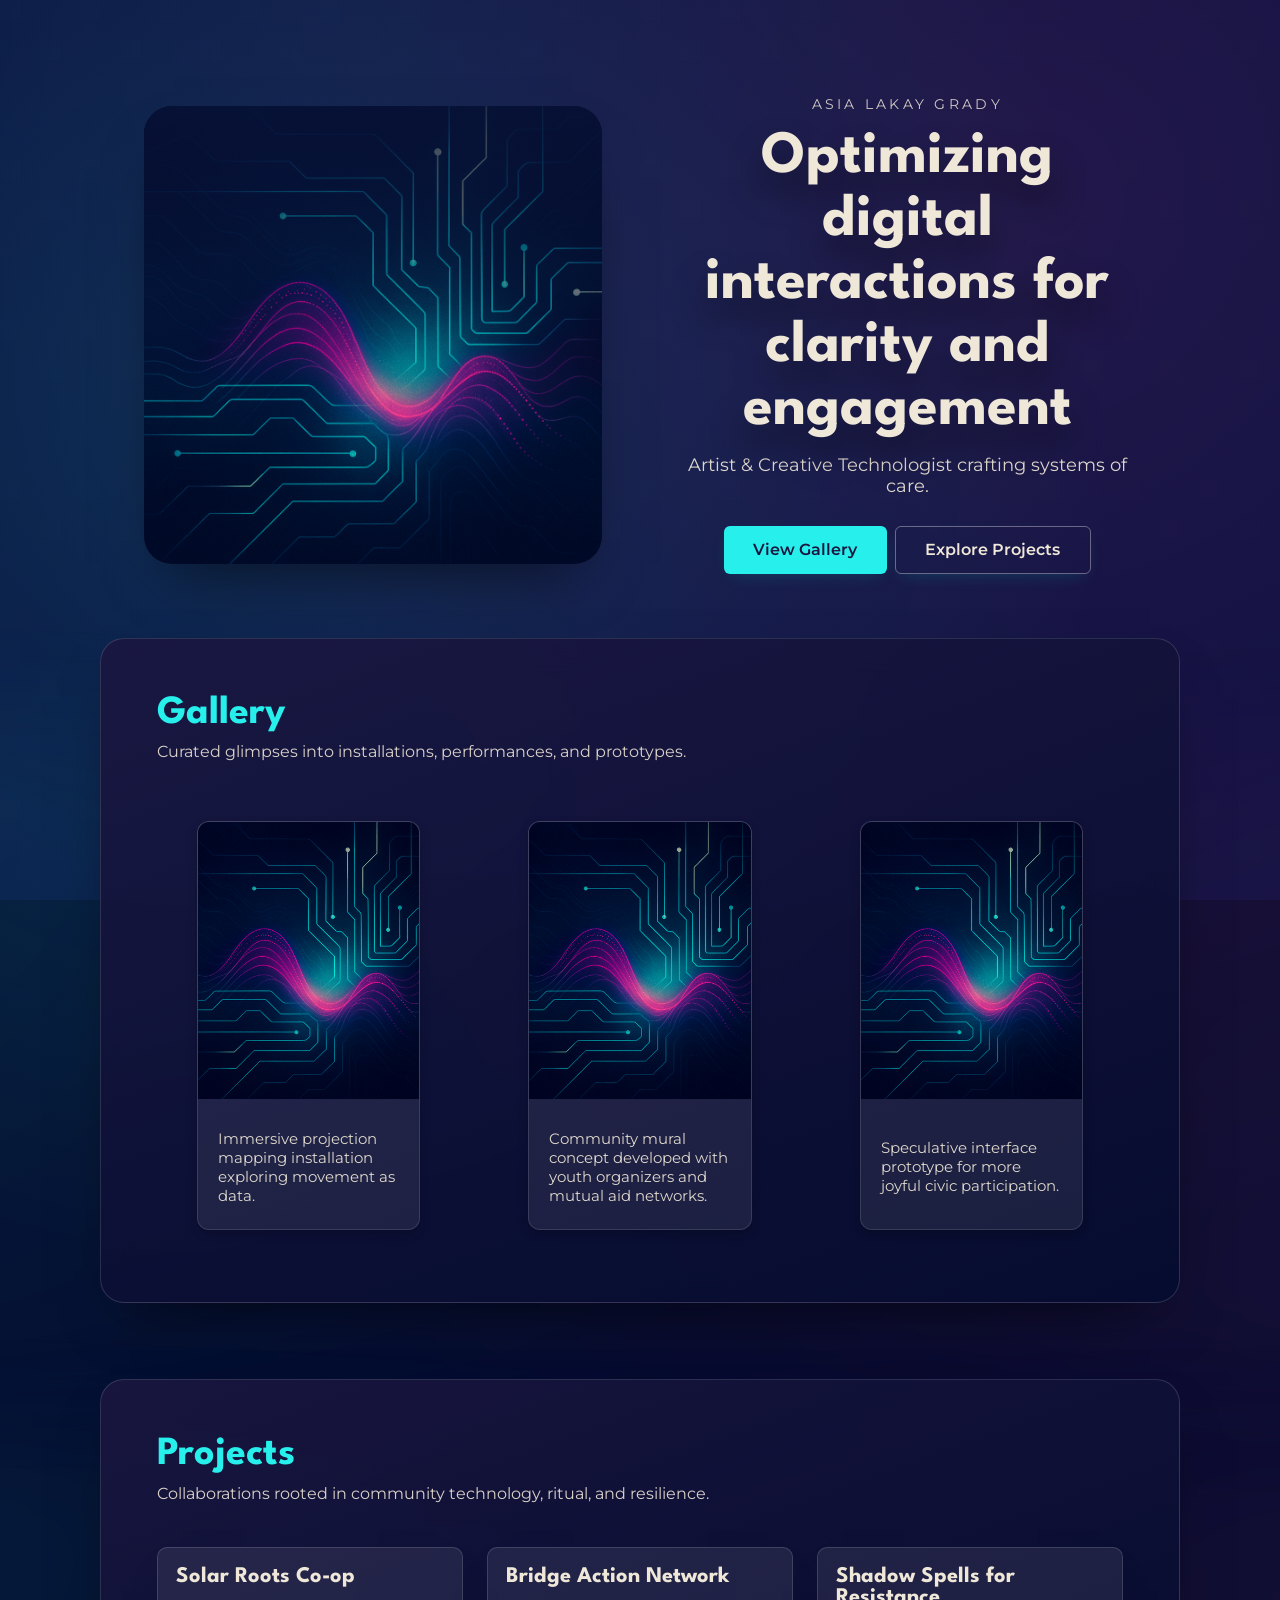
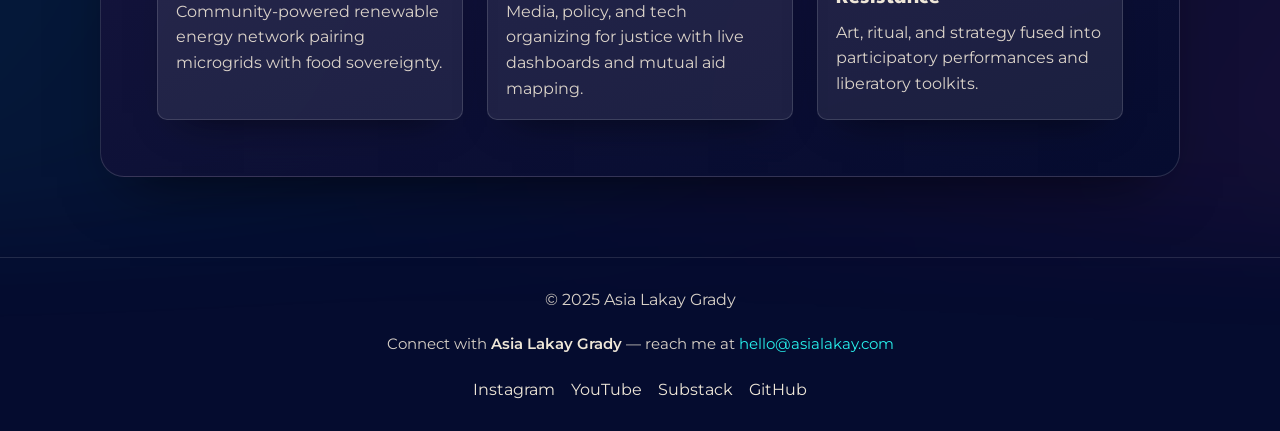
==== commit ef95b1b9: "Update footer contact to artist details" ====
--- a/public/index.html
+++ b/public/index.html
@@ -42,27 +42,6 @@
   </header>
 
   <main>
-    <section id="about" class="content-section">
-      <div class="container section-inner">
-        <div class="section-heading">
-          <h2>About</h2>
-          <p>
-            I’m an audiovisual artist and storyteller using digital tools to uncover patterns—how
-            technology, culture, and memory shape perception. My work moves between experimental
-            film, sound, and digital media, merging motion, design, and research to translate
-            complex systems into human stories.
-          </p>
-        </div>
-        <div class="about-body">
-          <p>
-            I explore systems through rhythm and structure, culture through remix and narrative, and
-            design through the language of editing and sound. Each piece aims to make the invisible
-            visible—to reveal not just the emotional architecture, but also the objective scaffolding
-            that holds our collective experience together.
-          </p>
-        </div>
-      </div>
-    </section>
     <section id="gallery" class="content-section">
       <div class="container section-inner">
         <div class="section-heading">
@@ -114,8 +93,8 @@
     <div class="container footer-inner">
       <p>© 2025 Asia Lakay Grady</p>
       <p class="footer-contact">
-        Crafted with care by <span class="footer-name">ChatGPT (gpt-5-codex)</span> — reach me at
-        <a href="mailto:chatgpt@example.com">chatgpt@example.com</a>
+        Connect with <span class="footer-name">Asia Lakay Grady</span> — reach me at
+        <a href="mailto:hello@asialakay.com">hello@asialakay.com</a>
       </p>
       <ul class="social-links">
         <li><a href="https://instagram.com/asialakay">Instagram</a></li>
--- a/public/assets/style.css
+++ b/public/assets/style.css
@@ -243,14 +243,6 @@
   color: rgba(239, 231, 216, 0.9);
 }
 
-.about-body {
-  display: grid;
-  gap: 1.25rem;
-  max-width: 60ch;
-  color: rgba(239, 231, 216, 0.88);
-  line-height: 1.7;
-}
-
 .gallery-grid {
   display: grid;
   grid-template-columns: repeat(auto-fit, minmax(220px, 1fr));
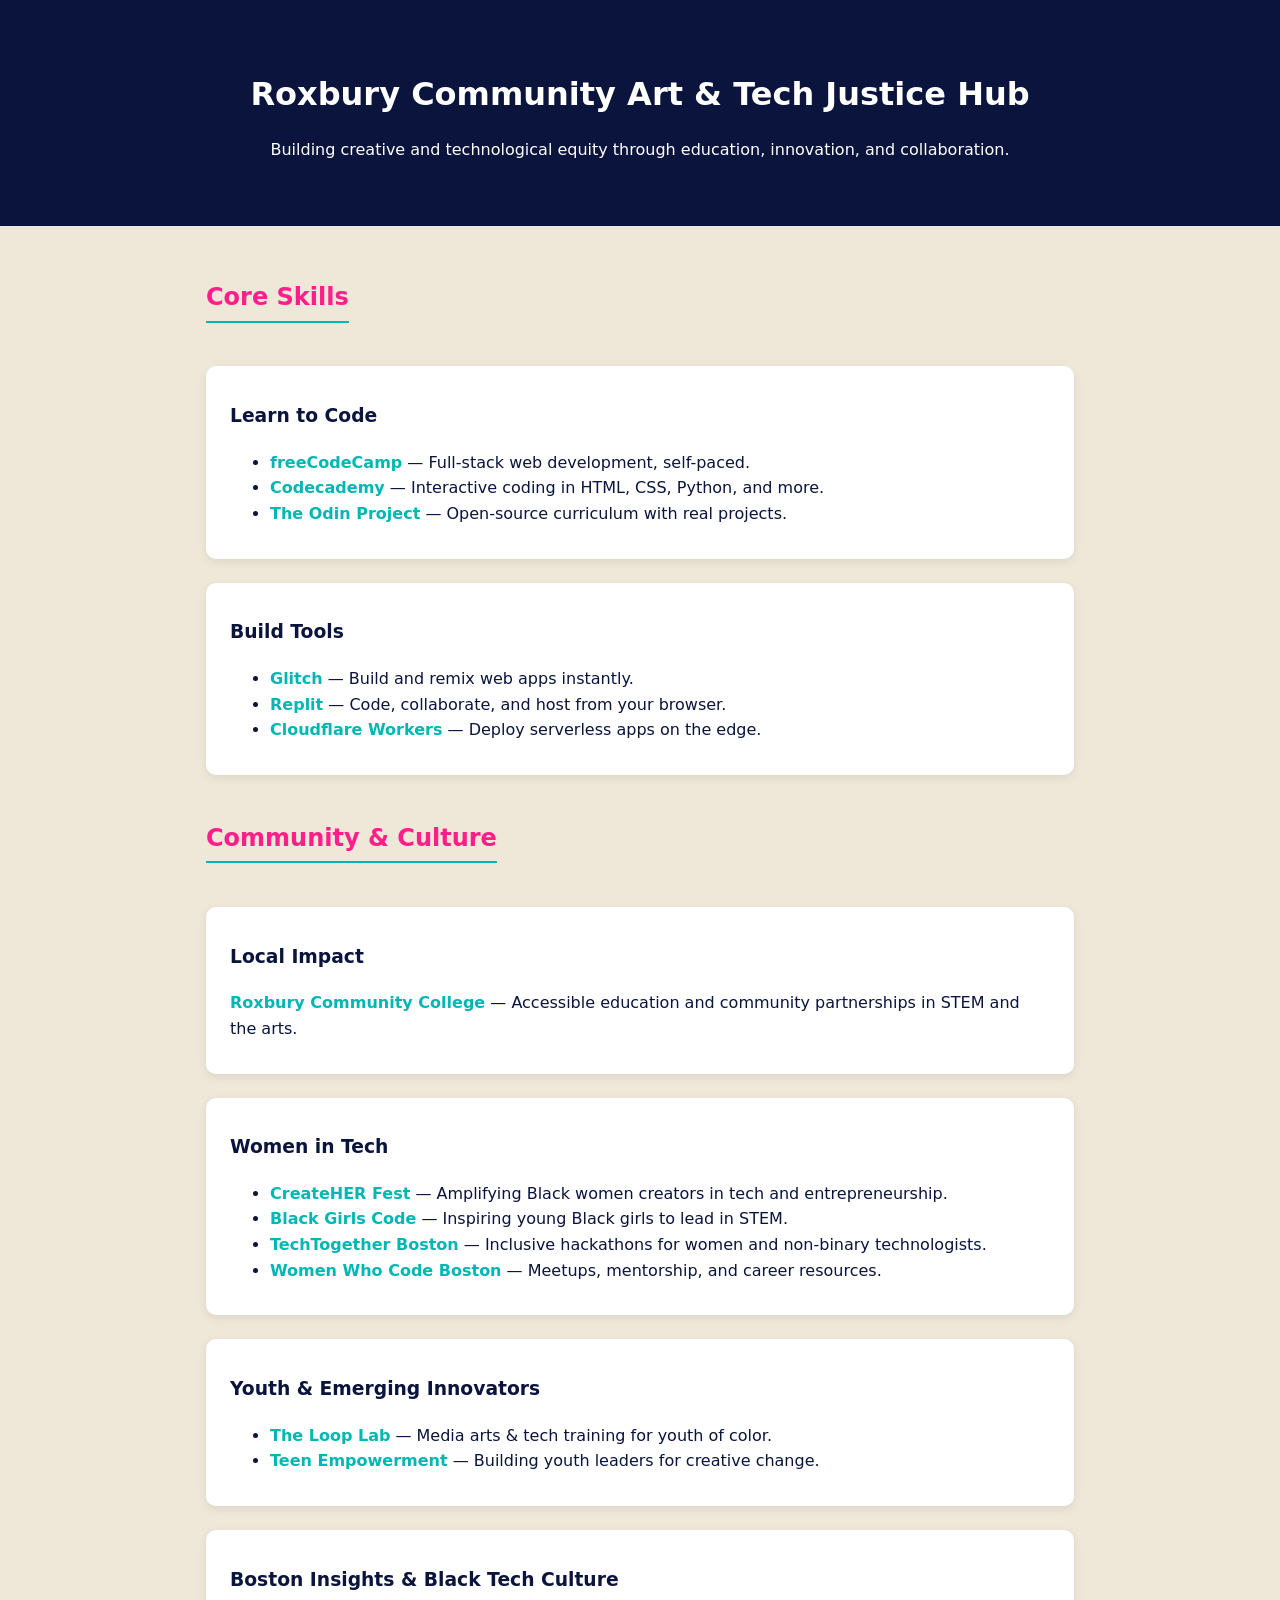
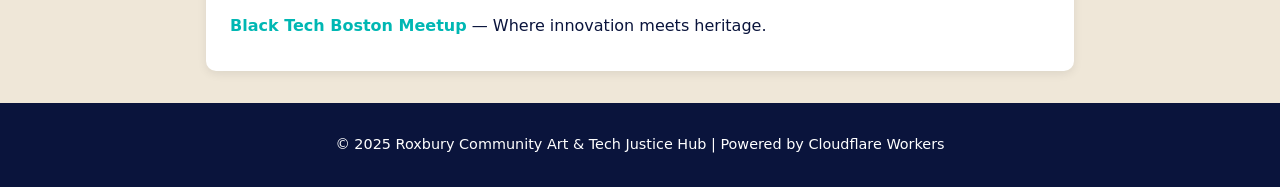
==== commit de31ff02: "Refresh Roxbury hub landing page" ====
--- a/public/index.html
+++ b/public/index.html
@@ -3,106 +3,72 @@
 <head>
   <meta charset="UTF-8" />
   <meta name="viewport" content="width=device-width, initial-scale=1.0" />
-  <!-- Added descriptive meta tag for improved SEO and accessibility -->
-  <meta
-    name="description"
-    content="Portfolio of Asia Lakay Grady — artist and creative technologist creating systems at the intersection of art, technology, and social impact."
-  />
-  <title>Asia Lakay Grady | Artist Portfolio</title>
-  <link rel="preconnect" href="https://fonts.googleapis.com" />
-  <link rel="preconnect" href="https://fonts.gstatic.com" crossorigin />
-  <link
-    href="https://fonts.googleapis.com/css2?family=League+Spartan:wght@500;600;700&family=Montserrat:wght@400;500&display=swap"
-    rel="stylesheet"
-  />
+  <title>Roxbury Community Art &amp; Tech Justice Hub</title>
   <link rel="stylesheet" href="assets/style.css" />
 </head>
 <body>
-  <div class="background-texture" aria-hidden="true"></div>
-
-  <header class="hero">
-    <div class="hero-inner container">
-      <div class="hero-media">
-        <img src="assets/images/sample1.jpg" alt="Asia Lakay Grady art installation" />
-        <div class="hero-gradient" aria-hidden="true"></div>
-      </div>
-      <div class="hero-content">
-        <!-- Added fade-in class to hero eyebrow for soft entrance animation -->
-        <p class="eyebrow hero-fade">Asia Lakay Grady</p>
-        <!-- Added fade-in class to hero headline for synchronized animation -->
-        <h1 class="hero-heading hero-fade">Optimizing digital interactions for clarity and engagement</h1>
-        <!-- Subtitle retains new spacing before the call-to-action buttons -->
-        <p class="hero-subhead">Artist &amp; Creative Technologist crafting systems of care.</p>
-        <div class="hero-actions">
-          <a class="button" href="#gallery">View Gallery</a>
-          <a class="button button--ghost" href="#projects">Explore Projects</a>
-        </div>
-      </div>
-    </div>
+  <header>
+    <h1>Roxbury Community Art &amp; Tech Justice Hub</h1>
+    <p>Building creative and technological equity through education, innovation, and collaboration.</p>
   </header>
 
   <main>
-    <section id="gallery" class="content-section">
-      <div class="container section-inner">
-        <div class="section-heading">
-          <h2>Gallery</h2>
-          <p>Curated glimpses into installations, performances, and prototypes.</p>
-        </div>
-        <div class="gallery-grid">
-          <figure class="gallery-card">
-            <img src="assets/images/sample1.jpg" alt="Immersive projection mapping installation" />
-            <figcaption>Immersive projection mapping installation exploring movement as data.</figcaption>
-          </figure>
-          <figure class="gallery-card">
-            <img src="assets/images/sample1.jpg" alt="Community mural concept" />
-            <figcaption>Community mural concept developed with youth organizers and mutual aid networks.</figcaption>
-          </figure>
-          <figure class="gallery-card">
-            <img src="assets/images/sample1.jpg" alt="Speculative interface" />
-            <figcaption>Speculative interface prototype for more joyful civic participation.</figcaption>
-          </figure>
-        </div>
-      </div>
+    <section id="skills">
+      <h2>Core Skills</h2>
+      <article>
+        <h3>Learn to Code</h3>
+        <ul>
+          <li><a href="https://www.freecodecamp.org" target="_blank" rel="noopener noreferrer">freeCodeCamp</a> — Full-stack web development, self-paced.</li>
+          <li><a href="https://www.codecademy.com" target="_blank" rel="noopener noreferrer">Codecademy</a> — Interactive coding in HTML, CSS, Python, and more.</li>
+          <li><a href="https://www.theodinproject.com" target="_blank" rel="noopener noreferrer">The Odin Project</a> — Open-source curriculum with real projects.</li>
+        </ul>
+      </article>
+
+      <article>
+        <h3>Build Tools</h3>
+        <ul>
+          <li><a href="https://glitch.com" target="_blank" rel="noopener noreferrer">Glitch</a> — Build and remix web apps instantly.</li>
+          <li><a href="https://replit.com" target="_blank" rel="noopener noreferrer">Replit</a> — Code, collaborate, and host from your browser.</li>
+          <li><a href="https://cloudflare.com" target="_blank" rel="noopener noreferrer">Cloudflare Workers</a> — Deploy serverless apps on the edge.</li>
+        </ul>
+      </article>
     </section>
 
-    <section id="projects" class="content-section">
-      <div class="container section-inner">
-        <div class="section-heading">
-          <h2>Projects</h2>
-          <p>Collaborations rooted in community technology, ritual, and resilience.</p>
-        </div>
-        <div class="projects-grid">
-          <article class="project-card">
-            <h3>Solar Roots Co-op</h3>
-            <p>Community-powered renewable energy network pairing microgrids with food sovereignty.</p>
-          </article>
-          <article class="project-card">
-            <h3>Bridge Action Network</h3>
-            <p>Media, policy, and tech organizing for justice with live dashboards and mutual aid mapping.</p>
-          </article>
-          <article class="project-card">
-            <h3>Shadow Spells for Resistance</h3>
-            <p>Art, ritual, and strategy fused into participatory performances and liberatory toolkits.</p>
-          </article>
-        </div>
-      </div>
+    <section id="community">
+      <h2>Community &amp; Culture</h2>
+
+      <article>
+        <h3>Local Impact</h3>
+        <p><a href="https://rcc.mass.edu" target="_blank" rel="noopener noreferrer">Roxbury Community College</a> — Accessible education and community partnerships in STEM and the arts.</p>
+      </article>
+
+      <article>
+        <h3>Women in Tech</h3>
+        <ul>
+          <li><a href="https://createherfest.com" target="_blank" rel="noopener noreferrer">CreateHER Fest</a> — Amplifying Black women creators in tech and entrepreneurship.</li>
+          <li><a href="https://blackgirlscode.com" target="_blank" rel="noopener noreferrer">Black Girls Code</a> — Inspiring young Black girls to lead in STEM.</li>
+          <li><a href="https://techtogether.io" target="_blank" rel="noopener noreferrer">TechTogether Boston</a> — Inclusive hackathons for women and non-binary technologists.</li>
+          <li><a href="https://womenwhocode.com/boston" target="_blank" rel="noopener noreferrer">Women Who Code Boston</a> — Meetups, mentorship, and career resources.</li>
+        </ul>
+      </article>
+
+      <article>
+        <h3>Youth &amp; Emerging Innovators</h3>
+        <ul>
+          <li><a href="https://thelooplab.org" target="_blank" rel="noopener noreferrer">The Loop Lab</a> — Media arts &amp; tech training for youth of color.</li>
+          <li><a href="https://teenempowerment.org" target="_blank" rel="noopener noreferrer">Teen Empowerment</a> — Building youth leaders for creative change.</li>
+        </ul>
+      </article>
+
+      <article>
+        <h3>Boston Insights &amp; Black Tech Culture</h3>
+        <p><a href="https://meetup.com/black-tech-boston" target="_blank" rel="noopener noreferrer">Black Tech Boston Meetup</a> — Where innovation meets heritage.</p>
+      </article>
     </section>
   </main>
 
   <footer>
-    <div class="container footer-inner">
-      <p>© 2025 Asia Lakay Grady</p>
-      <p class="footer-contact">
-        Connect with <span class="footer-name">Asia Lakay Grady</span> — reach me at
-        <a href="mailto:hello@asialakay.com">hello@asialakay.com</a>
-      </p>
-      <ul class="social-links">
-        <li><a href="https://instagram.com/asialakay">Instagram</a></li>
-        <li><a href="https://youtube.com/@AK2">YouTube</a></li>
-        <li><a href="https://bridgeactionnetwork.substack.com">Substack</a></li>
-        <li><a href="https://github.com/AsiaLakay">GitHub</a></li>
-      </ul>
-    </div>
+    <p>© 2025 Roxbury Community Art &amp; Tech Justice Hub | Powered by Cloudflare Workers</p>
   </footer>
 
   <script src="assets/script.js"></script>
--- a/public/assets/style.css
+++ b/public/assets/style.css
@@ -1,465 +1,112 @@
 :root {
-  --navy: #050c2f;
-  --navy-soft: rgba(12, 19, 55, 0.8);
-  --teal: #27f0ec;
+  --navy: #0a143c;
+  --teal: #00b7b3;
   --sand: #efe7d8;
-  --magenta: #ff3c9a;
-  --deep-purple: #1b1640;
-  --card-glass: rgba(255, 255, 255, 0.08);
-  --card-border: rgba(255, 255, 255, 0.14);
-  --shadow-soft: 0 30px 60px -30px rgba(0, 0, 0, 0.65);
+  --magenta: #ff1e8a;
+  --white: #ffffff;
+  --transition: 0.3s ease;
 }
 
-html {
-  scroll-behavior: smooth;
-}
-
-*,
-*::before,
-*::after {
+* {
   box-sizing: border-box;
 }
 
 body {
+  font-family: "Inter", system-ui, sans-serif;
   margin: 0;
-  font-family: 'Montserrat', sans-serif;
-  background: radial-gradient(circle at 20% 20%, rgba(39, 240, 236, 0.12), transparent 45%),
-    radial-gradient(circle at 80% 10%, rgba(255, 60, 154, 0.1), transparent 50%),
-    var(--navy);
-  color: var(--sand);
-  min-height: 100vh;
-  position: relative;
-  overflow-x: hidden;
+  background-color: var(--sand);
+  color: var(--navy);
+  line-height: 1.6;
 }
 
-.background-texture {
-  position: fixed;
-  inset: 0;
-  background: linear-gradient(140deg, rgba(12, 19, 55, 0.8), rgba(5, 12, 47, 0.9)),
-    url('data:image/svg+xml,%3Csvg xmlns="http://www.w3.org/2000/svg" width="160" height="160" viewBox="0 0 160 160"%3E%3Cpath fill="%23ffffff" fill-opacity="0.05" d="M0 0h20v20H0zM40 40h20v20H40zM80 0h20v20H80zM120 40h20v20h-20z"/%3E%3C/svg%3E');
-  mix-blend-mode: screen;
-  opacity: 0.45;
-  pointer-events: none;
-  z-index: -2;
-}
-
-.container {
-  width: min(100%, 1080px);
-  margin: 0 auto;
-  padding: 0 clamp(1.25rem, 5vw, 2.75rem);
-}
-
-.hero {
-  /* Ensures 60px top padding minimum for safe iOS status bar clearance */
-  padding: clamp(60px, 8vw, 96px) 0 4rem;
-  position: relative;
-}
-
-.hero-inner {
-  display: grid;
-  gap: clamp(2rem, 4vw, 4rem);
-  justify-items: center;
-  /* Recenters the hero stack so it sits in the middle rather than hugging the left edge */
-  justify-content: center;
-}
-
-.hero-media {
-  position: relative;
-  overflow: hidden;
-  border-radius: 1.75rem;
-  background: var(--deep-purple);
-  box-shadow: var(--shadow-soft);
-  /* Narrows the hero artwork to prevent stretched columns on large screens */
-  width: min(100%, 520px);
-}
-
-.hero-media img {
-  width: 100%;
-  display: block;
-  height: 100%;
-  object-fit: cover;
-  filter: saturate(1.15);
-}
-
-.hero-gradient {
-  position: absolute;
-  inset: 0;
-  /* Soft navy-to-transparent overlay to lift text contrast without dimming artwork */
-  background: linear-gradient(180deg, rgba(10, 20, 60, 0.68) 0%, rgba(10, 20, 60, 0) 70%);
-  pointer-events: none;
-}
-
-.hero-content {
-  display: grid;
-  /* Tightened spacing to support revised button rhythm */
-  gap: 0.85rem;
+header {
   text-align: center;
-  /* Matches hero copy width with media to aid centered layout */
-  width: min(100%, 520px);
-  justify-items: center;
-}
-
-.eyebrow {
-  letter-spacing: 0.24em;
-  text-transform: uppercase;
-  /* Brightened eyebrow text to sustain 4.5:1 contrast on navy */
-  color: rgba(239, 231, 216, 0.85);
-  font-size: 0.85rem;
-  margin: 0;
+  background: var(--navy);
+  color: var(--white);
+  padding: 3rem 1rem;
+  animation: fadeIn 1.5s ease-in-out;
 }
 
 h1 {
-  font-family: 'League Spartan', sans-serif;
-  font-weight: 700;
-  font-size: clamp(2.25rem, 6vw, 3.75rem);
-  line-height: 1.05;
-  margin: 0;
-  color: var(--sand);
-  text-shadow: 0 20px 35px rgba(0, 0, 0, 0.45);
-}
-
-.hero-fade {
-  /* Applies requested fade-in animation with upward drift */
-  opacity: 0;
-  animation: fadeIn 0.8s ease-in forwards;
-}
-
-.hero-heading.hero-fade {
-  /* Slight delay for headline to create gentle stagger */
-  animation-delay: 0.12s;
-}
-
-.hero-subhead {
-  margin: 0 auto;
-  max-width: 42ch;
-  font-size: 1.1rem;
-  /* Elevated opacity for improved contrast readability */
-  color: rgba(239, 231, 216, 0.92);
-  /* Adds 16px separation from call-to-action buttons */
-  margin-bottom: 1rem;
-}
-
-.hero-actions {
-  display: flex;
-  justify-content: center;
-  /* Reduced flex gap to visually link primary and secondary CTAs */
-  gap: 0.5rem;
-  flex-wrap: wrap;
-}
-
-.button {
-  display: inline-flex;
-  align-items: center;
-  justify-content: center;
-  padding: 0.85rem 1.85rem;
-  /* Updated corner radius and height for consistent CTA sizing */
-  border-radius: 6px;
-  min-height: 3rem;
-  background: var(--teal);
-  color: var(--deep-purple);
-  font-weight: 600;
-  border: none;
-  text-decoration: none;
-  transition: transform 200ms ease, box-shadow 200ms ease;
-  /* Introduces subtle shared shadow to both CTAs */
-  box-shadow: 0 6px 18px -8px rgba(0, 183, 179, 0.3);
-}
-
-.button:hover,
-.button:focus-visible {
-  transform: translateY(-2px);
-  box-shadow: 0 22px 40px -18px rgba(39, 240, 236, 0.85);
-}
-
-.button--ghost {
-  background: transparent;
-  color: var(--sand);
-  border: 1px solid rgba(255, 255, 255, 0.35);
-  /* Matches ghost button elevation with primary CTA */
-  box-shadow: 0 6px 18px -8px rgba(0, 183, 179, 0.3);
-}
-
-.button--ghost:hover,
-.button--ghost:focus-visible {
-  border-color: var(--teal);
-  color: var(--teal);
+  font-size: 2rem;
+  margin-bottom: 0.5rem;
 }
 
 main {
-  display: grid;
-  gap: clamp(3.5rem, 6vw, 5rem);
-  padding-bottom: clamp(3rem, 8vw, 5rem);
+  max-width: 900px;
+  margin: 2rem auto;
+  padding: 0 1rem;
 }
 
-.content-section {
-  opacity: 0;
-  transform: translateY(32px);
-  transition: opacity 600ms ease, transform 600ms ease;
-  position: relative;
+h2 {
+  color: var(--magenta);
+  border-bottom: 2px solid var(--teal);
+  display: inline-block;
+  padding-bottom: 0.25rem;
 }
 
-.content-section::before {
-  content: '';
-  position: absolute;
-  inset: 12% -20% -15% -20%;
-  background: radial-gradient(circle at top left, rgba(39, 240, 236, 0.12), transparent 60%),
-    radial-gradient(circle at bottom right, rgba(255, 60, 154, 0.12), transparent 65%);
-  opacity: 0.65;
-  z-index: -1;
-  filter: blur(60px);
+article {
+  background: var(--white);
+  border-radius: 10px;
+  box-shadow: 0 3px 10px rgba(0, 0, 0, 0.08);
+  padding: 1rem 1.5rem;
+  margin: 1.5rem 0;
+  transition: transform var(--transition), box-shadow var(--transition), opacity 0.6s ease;
+  opacity: 0;
+  transform: translateY(16px);
 }
 
-.content-section.is-visible {
+article.visible {
   opacity: 1;
   transform: translateY(0);
 }
 
-.section-inner {
-  background: linear-gradient(160deg, rgba(27, 22, 64, 0.88), rgba(5, 12, 47, 0.9));
-  border: 1px solid var(--card-border);
-  border-radius: 1.5rem;
-  padding: clamp(2.5rem, 5vw, 3.5rem);
-  box-shadow: var(--shadow-soft);
-  backdrop-filter: blur(18px);
-}
-
-.section-heading {
-  display: grid;
-  gap: 0.65rem;
-  margin-bottom: clamp(2rem, 4vw, 2.75rem);
-}
-
-h2 {
-  font-family: 'League Spartan', sans-serif;
-  font-size: clamp(1.9rem, 4vw, 2.5rem);
-  color: var(--teal);
-  margin: 0;
-}
-
-.section-heading p {
-  margin: 0;
-  max-width: 52ch;
-  /* Strengthened section description contrast */
-  color: rgba(239, 231, 216, 0.9);
-}
-
-.gallery-grid {
-  display: grid;
-  grid-template-columns: repeat(auto-fit, minmax(220px, 1fr));
-  gap: 1.75rem;
-}
-
-.gallery-card {
-  display: grid;
-  gap: 0.85rem;
-  background: var(--card-glass);
-  /* Updated radius to match requested 12px corners */
-  border-radius: 12px;
-  overflow: hidden;
-  border: 1px solid rgba(255, 255, 255, 0.12);
-  /* Softened gallery card shadow per new hover aesthetic */
-  box-shadow: 0 4px 10px rgba(0, 0, 0, 0.2);
-}
-
-.gallery-card img {
-  width: 100%;
-  aspect-ratio: 4 / 5;
-  object-fit: cover;
-  filter: saturate(1.1) contrast(1.05);
-  /* Enables smooth hover scale response */
-  transition: transform 0.4s ease-out;
-}
-
-.gallery-card:hover img,
-.gallery-card:focus-within img {
-  /* Applies subtle scale on interaction for gallery imagery */
-  transform: scale(1.03);
-}
-
-.gallery-card figcaption {
-  padding: 1rem 1.25rem 1.5rem;
-  font-size: 0.95rem;
-  /* Boosted caption contrast to exceed accessibility ratio */
-  color: rgba(239, 231, 216, 0.92);
-}
-
-.projects-grid {
-  display: grid;
-  gap: 1.5rem;
-}
-
-.project-card {
-  background: var(--card-glass);
-  border: 1px solid rgba(255, 255, 255, 0.14);
-  /* Harmonized corner radius and padding for project tiles */
-  border-radius: 10px;
-  padding: 18px;
-  box-shadow: 0 18px 40px -25px rgba(0, 0, 0, 0.7);
-  transition: transform 250ms ease, border-color 200ms ease;
-}
-
-.project-card:hover,
-.project-card:focus-within {
-  transform: translateY(-6px);
-  border-color: var(--teal);
-}
-
-.project-card h3 {
-  margin: 0 0 0.75rem;
-  font-family: 'League Spartan', sans-serif;
-  font-size: 1.4rem;
-  color: var(--sand);
-}
-
-.project-card p {
-  margin: 0;
-  /* Improved card body copy contrast */
-  color: rgba(239, 231, 216, 0.9);
-  line-height: 1.6;
+article:hover {
+  transform: translateY(-5px);
+  box-shadow: 0 5px 20px rgba(0, 0, 0, 0.15);
 }
 
 a {
   color: var(--teal);
   text-decoration: none;
-  transition: color 200ms ease, text-decoration-color 200ms ease;
+  font-weight: 600;
 }
 
 a:hover,
-a:focus-visible {
-  color: var(--sand);
+a:focus {
+  color: var(--magenta);
   text-decoration: underline;
 }
 
 footer {
-  border-top: 1px solid rgba(255, 255, 255, 0.12);
-  /* Increased footer breathing room and fade-in timing */
-  padding: 32px 0;
-  opacity: 0;
-  transform: translateY(10px);
-  animation: fadeIn 0.8s ease-in 0.5s forwards;
-}
-
-.footer-inner {
-  display: grid;
-  gap: 1.5rem;
   text-align: center;
-}
-
-.footer-inner p {
-  margin: 0;
-  /* Elevated footer text contrast */
-  color: rgba(239, 231, 216, 0.9);
-}
-
-.footer-contact {
-  font-size: 0.95rem;
-  line-height: 1.5;
-}
-
-.footer-contact .footer-name {
-  font-weight: 600;
-  color: var(--sand);
-}
-
-.footer-contact a {
-  color: var(--teal);
-}
-
-.footer-contact a:hover,
-.footer-contact a:focus-visible {
-  color: var(--sand);
-  text-decoration: underline;
-}
-
-.social-links {
-  list-style: none;
-  display: flex;
-  justify-content: center;
-  align-items: center;
-  /* Sets even 16px spacing between footer links */
-  gap: 1rem;
-  padding: 0;
-  margin: 0;
-}
-
-.social-links li {
-  display: inline-flex;
-}
-
-.social-links a {
-  /* Applies sand tone links with underline-on-hover behavior */
-  color: var(--sand);
-  text-decoration: none;
-}
-
-.social-links a:hover,
-.social-links a:focus-visible {
-  text-decoration: underline;
+  background: var(--navy);
+  color: var(--white);
+  padding: 1rem;
+  font-size: 0.9rem;
 }
 
 @keyframes fadeIn {
-  /* Defines shared fade and lift animation for hero text and footer */
   from {
     opacity: 0;
     transform: translateY(10px);
   }
-
   to {
     opacity: 1;
     transform: translateY(0);
   }
 }
 
-@media (min-width: 768px) {
-  .hero-inner {
-    /* Uses auto-width tracks so the hero stack centers within available space */
-    grid-template-columns: repeat(2, minmax(0, max-content));
-    align-items: center;
-    justify-content: center;
-    column-gap: clamp(2rem, 6vw, 5rem);
+@media (max-width: 600px) {
+  h1 {
+    font-size: 1.6rem;
   }
 
-  .hero-content {
-    /* Keeps hero copy centered to avoid empty space on the right */
-    text-align: center;
-    justify-items: center;
-    width: auto;
+  main {
+    padding: 0 1rem;
   }
 
-  .hero-actions {
-    /* Aligns CTAs beneath centered copy on wider screens */
-    justify-content: center;
-  }
-
-  .hero-media {
-    width: auto;
-  }
-
-  .projects-grid {
-    grid-template-columns: repeat(3, minmax(0, 1fr));
+  article {
+    padding: 1rem;
   }
 }
-
-@media (prefers-reduced-motion: reduce) {
-  *,
-  *::before,
-  *::after {
-    animation-duration: 0.01ms !important;
-    animation-iteration-count: 1 !important;
-    transition-duration: 0.01ms !important;
-    scroll-behavior: auto !important;
-  }
-
-  .content-section {
-    opacity: 1;
-    transform: none;
-  }
-
-  .hero-fade,
-  footer {
-    /* Ensures content remains visible when animations are reduced */
-    opacity: 1;
-    transform: none;
-    animation: none !important;
-  }
-}
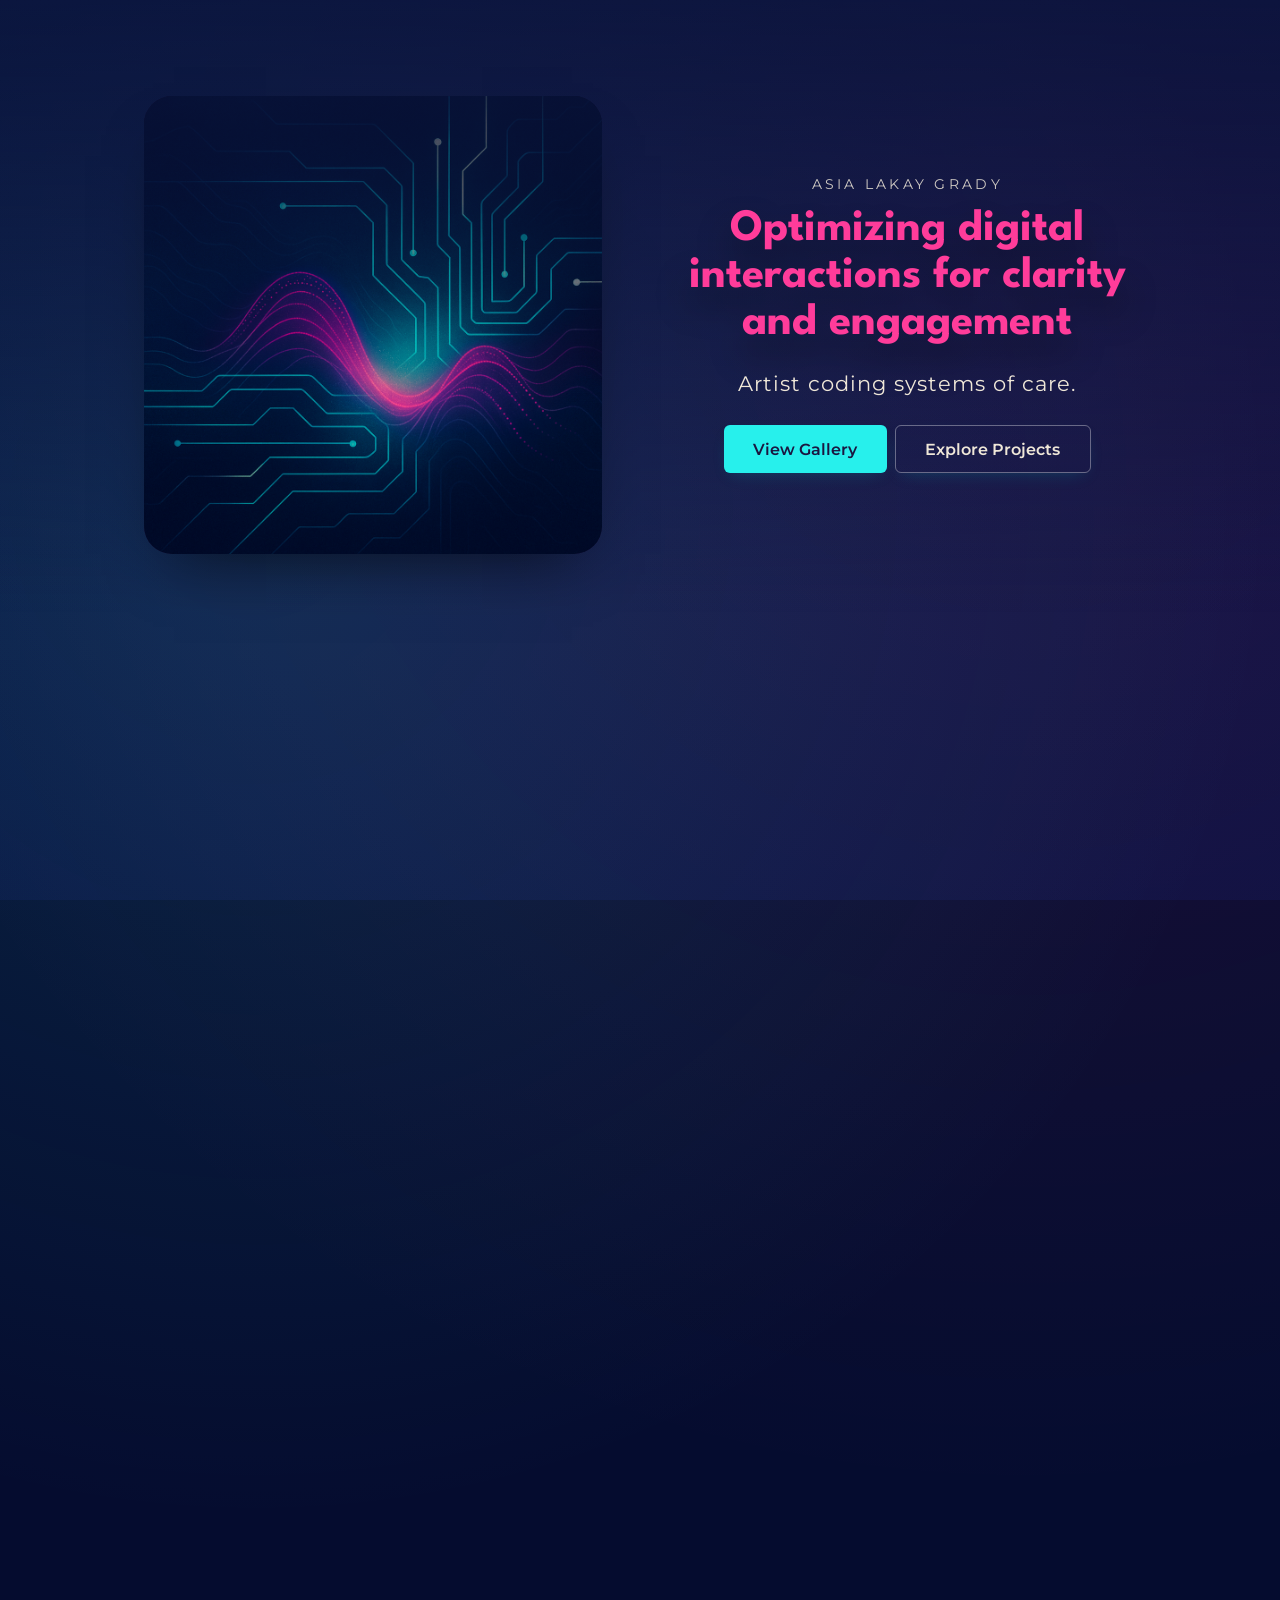
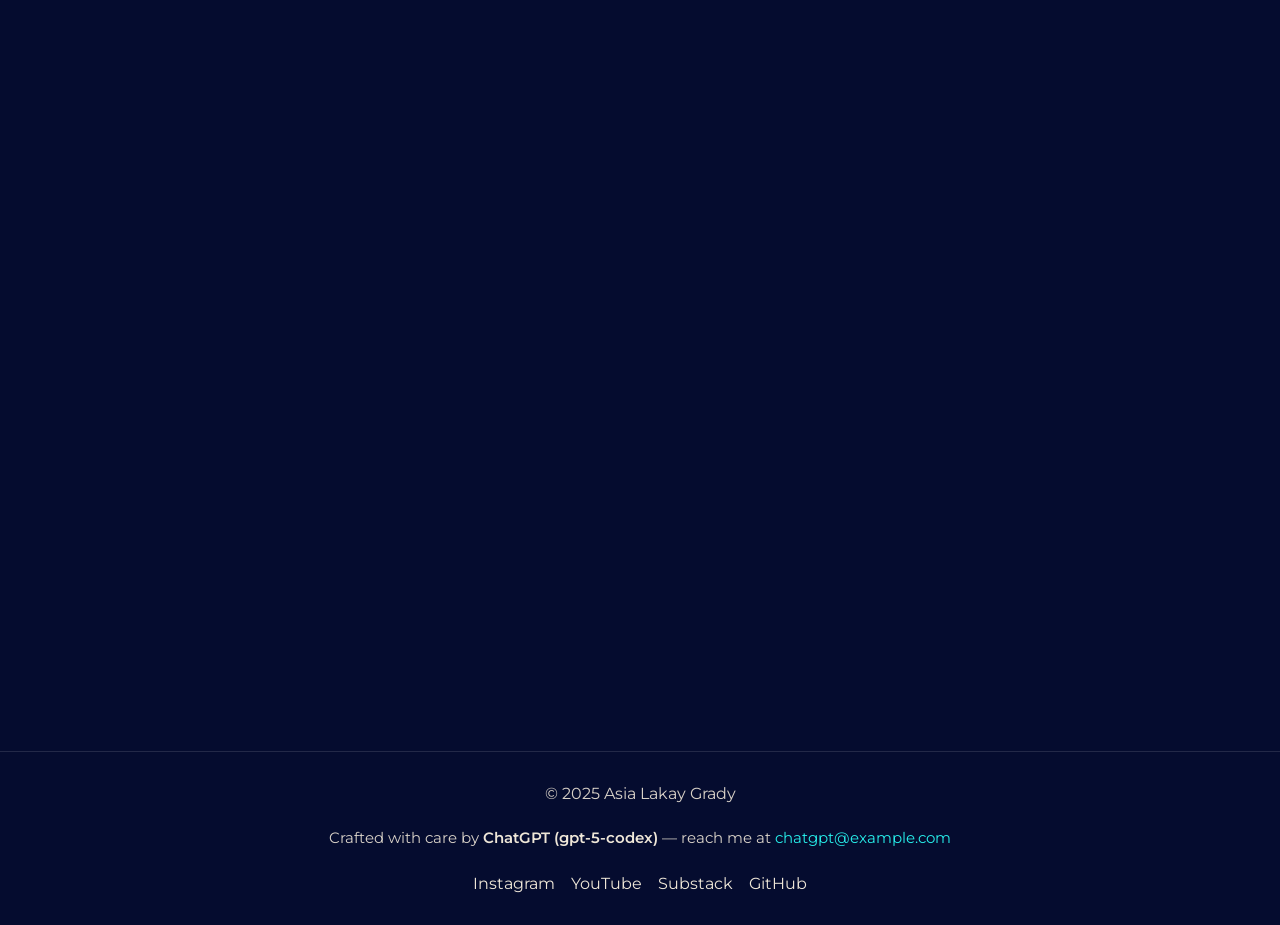
==== commit 874b218a: "Update hero tagline and styling" ====
--- a/public/index.html
+++ b/public/index.html
@@ -3,72 +3,127 @@
 <head>
   <meta charset="UTF-8" />
   <meta name="viewport" content="width=device-width, initial-scale=1.0" />
-  <title>Roxbury Community Art &amp; Tech Justice Hub</title>
+  <!-- Added descriptive meta tag for improved SEO and accessibility -->
+  <meta
+    name="description"
+    content="Portfolio of Asia Lakay Grady — artist and creative technologist creating systems at the intersection of art, technology, and social impact."
+  />
+  <title>Asia Lakay Grady | Artist Portfolio</title>
+  <link rel="preconnect" href="https://fonts.googleapis.com" />
+  <link rel="preconnect" href="https://fonts.gstatic.com" crossorigin />
+  <link
+    href="https://fonts.googleapis.com/css2?family=League+Spartan:wght@500;600;700&family=Montserrat:wght@400;500&display=swap"
+    rel="stylesheet"
+  />
   <link rel="stylesheet" href="assets/style.css" />
 </head>
 <body>
-  <header>
-    <h1>Roxbury Community Art &amp; Tech Justice Hub</h1>
-    <p>Building creative and technological equity through education, innovation, and collaboration.</p>
+  <div class="background-texture" aria-hidden="true"></div>
+
+  <header class="hero">
+    <div class="hero-inner container">
+      <div class="hero-media">
+        <img src="assets/images/sample1.jpg" alt="Asia Lakay Grady art installation" />
+        <div class="hero-gradient" aria-hidden="true"></div>
+      </div>
+      <div class="hero-content">
+        <!-- Added fade-in class to hero eyebrow for soft entrance animation -->
+        <p class="eyebrow hero-fade">Asia Lakay Grady</p>
+        <!-- Added fade-in class to hero headline for synchronized animation -->
+        <h1 class="hero-heading">Optimizing digital interactions for clarity and engagement</h1>
+        <!-- Subtitle retains new spacing before the call-to-action buttons -->
+        <p class="tagline">Artist coding systems of care.</p>
+        <div class="hero-actions">
+          <a class="button" href="#gallery">View Gallery</a>
+          <a class="button button--ghost" href="#projects">Explore Projects</a>
+        </div>
+      </div>
+    </div>
   </header>
 
   <main>
-    <section id="skills">
-      <h2>Core Skills</h2>
-      <article>
-        <h3>Learn to Code</h3>
-        <ul>
-          <li><a href="https://www.freecodecamp.org" target="_blank" rel="noopener noreferrer">freeCodeCamp</a> — Full-stack web development, self-paced.</li>
-          <li><a href="https://www.codecademy.com" target="_blank" rel="noopener noreferrer">Codecademy</a> — Interactive coding in HTML, CSS, Python, and more.</li>
-          <li><a href="https://www.theodinproject.com" target="_blank" rel="noopener noreferrer">The Odin Project</a> — Open-source curriculum with real projects.</li>
-        </ul>
-      </article>
-
-      <article>
-        <h3>Build Tools</h3>
-        <ul>
-          <li><a href="https://glitch.com" target="_blank" rel="noopener noreferrer">Glitch</a> — Build and remix web apps instantly.</li>
-          <li><a href="https://replit.com" target="_blank" rel="noopener noreferrer">Replit</a> — Code, collaborate, and host from your browser.</li>
-          <li><a href="https://cloudflare.com" target="_blank" rel="noopener noreferrer">Cloudflare Workers</a> — Deploy serverless apps on the edge.</li>
-        </ul>
-      </article>
+    <section id="about" class="content-section">
+      <div class="container section-inner">
+        <div class="section-heading">
+          <h2>About</h2>
+          <p>
+            I’m an audiovisual artist and storyteller using digital tools to uncover patterns—how
+            technology, culture, and memory shape perception. My work moves between experimental
+            film, sound, and digital media, merging motion, design, and research to translate
+            complex systems into human stories.
+          </p>
+        </div>
+        <div class="about-body">
+          <p>
+            I explore systems through rhythm and structure, culture through remix and narrative, and
+            design through the language of editing and sound. Each piece aims to make the invisible
+            visible—to reveal not just the emotional architecture, but also the objective scaffolding
+            that holds our collective experience together.
+          </p>
+        </div>
+      </div>
+    </section>
+    <section id="gallery" class="content-section">
+      <div class="container section-inner">
+        <div class="section-heading">
+          <h2>Gallery</h2>
+          <p>Curated glimpses into installations, performances, and prototypes.</p>
+        </div>
+        <div class="gallery-grid">
+          <figure class="gallery-card">
+            <img src="assets/images/sample1.jpg" alt="Immersive projection mapping installation" />
+            <figcaption>Immersive projection mapping installation exploring movement as data.</figcaption>
+          </figure>
+          <figure class="gallery-card">
+            <img src="assets/images/sample1.jpg" alt="Community mural concept" />
+            <figcaption>Community mural concept developed with youth organizers and mutual aid networks.</figcaption>
+          </figure>
+          <figure class="gallery-card">
+            <img src="assets/images/sample1.jpg" alt="Speculative interface" />
+            <figcaption>Speculative interface prototype for more joyful civic participation.</figcaption>
+          </figure>
+        </div>
+      </div>
     </section>
 
-    <section id="community">
-      <h2>Community &amp; Culture</h2>
-
-      <article>
-        <h3>Local Impact</h3>
-        <p><a href="https://rcc.mass.edu" target="_blank" rel="noopener noreferrer">Roxbury Community College</a> — Accessible education and community partnerships in STEM and the arts.</p>
-      </article>
-
-      <article>
-        <h3>Women in Tech</h3>
-        <ul>
-          <li><a href="https://createherfest.com" target="_blank" rel="noopener noreferrer">CreateHER Fest</a> — Amplifying Black women creators in tech and entrepreneurship.</li>
-          <li><a href="https://blackgirlscode.com" target="_blank" rel="noopener noreferrer">Black Girls Code</a> — Inspiring young Black girls to lead in STEM.</li>
-          <li><a href="https://techtogether.io" target="_blank" rel="noopener noreferrer">TechTogether Boston</a> — Inclusive hackathons for women and non-binary technologists.</li>
-          <li><a href="https://womenwhocode.com/boston" target="_blank" rel="noopener noreferrer">Women Who Code Boston</a> — Meetups, mentorship, and career resources.</li>
-        </ul>
-      </article>
-
-      <article>
-        <h3>Youth &amp; Emerging Innovators</h3>
-        <ul>
-          <li><a href="https://thelooplab.org" target="_blank" rel="noopener noreferrer">The Loop Lab</a> — Media arts &amp; tech training for youth of color.</li>
-          <li><a href="https://teenempowerment.org" target="_blank" rel="noopener noreferrer">Teen Empowerment</a> — Building youth leaders for creative change.</li>
-        </ul>
-      </article>
-
-      <article>
-        <h3>Boston Insights &amp; Black Tech Culture</h3>
-        <p><a href="https://meetup.com/black-tech-boston" target="_blank" rel="noopener noreferrer">Black Tech Boston Meetup</a> — Where innovation meets heritage.</p>
-      </article>
+    <section id="projects" class="content-section">
+      <div class="container section-inner">
+        <div class="section-heading">
+          <h2>Projects</h2>
+          <p>Collaborations rooted in community technology, ritual, and resilience.</p>
+        </div>
+        <div class="projects-grid">
+          <article class="project-card">
+            <h3>Solar Roots Co-op</h3>
+            <p>Community-powered renewable energy network pairing microgrids with food sovereignty.</p>
+          </article>
+          <article class="project-card">
+            <h3>Bridge Action Network</h3>
+            <p>Media, policy, and tech organizing for justice with live dashboards and mutual aid mapping.</p>
+          </article>
+          <article class="project-card">
+            <h3>Shadow Spells for Resistance</h3>
+            <p>Art, ritual, and strategy fused into participatory performances and liberatory toolkits.</p>
+          </article>
+        </div>
+      </div>
     </section>
   </main>
 
   <footer>
-    <p>© 2025 Roxbury Community Art &amp; Tech Justice Hub | Powered by Cloudflare Workers</p>
+    <div class="container footer-inner">
+      <p>© 2025 Asia Lakay Grady</p>
+      <p class="footer-contact">
+        Crafted with care by <span class="footer-name">ChatGPT (gpt-5-codex)</span> — reach me at
+        <a href="mailto:chatgpt@example.com">chatgpt@example.com</a>
+      </p>
+      <ul class="social-links">
+        <li><a href="https://instagram.com/asialakay">Instagram</a></li>
+        <li><a href="https://youtube.com/@AK2">YouTube</a></li>
+        <li><a href="https://bridgeactionnetwork.substack.com">Substack</a></li>
+        <li><a href="https://github.com/AsiaLakay">GitHub</a></li>
+      </ul>
+    </div>
   </footer>
 
   <script src="assets/script.js"></script>
--- a/public/assets/style.css
+++ b/public/assets/style.css
@@ -1,112 +1,482 @@
 :root {
-  --navy: #0a143c;
-  --teal: #00b7b3;
+  --navy: #050c2f;
+  --navy-soft: rgba(12, 19, 55, 0.8);
+  --teal: #27f0ec;
   --sand: #efe7d8;
-  --magenta: #ff1e8a;
-  --white: #ffffff;
-  --transition: 0.3s ease;
-}
-
-* {
+  --magenta: #ff3c9a;
+  --deep-purple: #1b1640;
+  --card-glass: rgba(255, 255, 255, 0.08);
+  --card-border: rgba(255, 255, 255, 0.14);
+  --shadow-soft: 0 30px 60px -30px rgba(0, 0, 0, 0.65);
+}
+
+html {
+  scroll-behavior: smooth;
+}
+
+*,
+*::before,
+*::after {
   box-sizing: border-box;
 }
 
 body {
-  font-family: "Inter", system-ui, sans-serif;
-  margin: 0;
-  background-color: var(--sand);
-  color: var(--navy);
-  line-height: 1.6;
-}
-
-header {
+  margin: 0;
+  font-family: 'Montserrat', sans-serif;
+  background: radial-gradient(circle at 20% 20%, rgba(39, 240, 236, 0.12), transparent 45%),
+    radial-gradient(circle at 80% 10%, rgba(255, 60, 154, 0.1), transparent 50%),
+    var(--navy);
+  color: var(--sand);
+  min-height: 100vh;
+  position: relative;
+  overflow-x: hidden;
+}
+
+.background-texture {
+  position: fixed;
+  inset: 0;
+  background: linear-gradient(140deg, rgba(12, 19, 55, 0.8), rgba(5, 12, 47, 0.9)),
+    url('data:image/svg+xml,%3Csvg xmlns="http://www.w3.org/2000/svg" width="160" height="160" viewBox="0 0 160 160"%3E%3Cpath fill="%23ffffff" fill-opacity="0.05" d="M0 0h20v20H0zM40 40h20v20H40zM80 0h20v20H80zM120 40h20v20h-20z"/%3E%3C/svg%3E');
+  mix-blend-mode: screen;
+  opacity: 0.45;
+  pointer-events: none;
+  z-index: -2;
+}
+
+.container {
+  width: min(100%, 1080px);
+  margin: 0 auto;
+  padding: 0 clamp(1.25rem, 5vw, 2.75rem);
+}
+
+.hero {
   text-align: center;
-  background: var(--navy);
-  color: var(--white);
-  padding: 3rem 1rem;
-  animation: fadeIn 1.5s ease-in-out;
+  /* Ensures 60px top padding minimum for safe iOS status bar clearance */
+  padding: clamp(60px, 8vw, 96px) 0 clamp(3rem, 6vw, 3.75rem);
+  position: relative;
+  background: linear-gradient(to bottom, rgba(10, 20, 60, 0.8), transparent);
+}
+
+.hero-inner {
+  display: grid;
+  gap: clamp(2rem, 4vw, 4rem);
+  justify-items: center;
+  /* Recenters the hero stack so it sits in the middle rather than hugging the left edge */
+  justify-content: center;
+}
+
+.hero-media {
+  position: relative;
+  overflow: hidden;
+  border-radius: 1.75rem;
+  background: var(--deep-purple);
+  box-shadow: var(--shadow-soft);
+  /* Narrows the hero artwork to prevent stretched columns on large screens */
+  width: min(100%, 520px);
+}
+
+.hero-media img {
+  width: 100%;
+  display: block;
+  height: 100%;
+  object-fit: cover;
+  filter: saturate(1.15);
+}
+
+.hero-gradient {
+  position: absolute;
+  inset: 0;
+  /* Soft navy-to-transparent overlay to lift text contrast without dimming artwork */
+  background: linear-gradient(180deg, rgba(10, 20, 60, 0.68) 0%, rgba(10, 20, 60, 0) 70%);
+  pointer-events: none;
+}
+
+.hero-content {
+  display: grid;
+  /* Tightened spacing to support revised button rhythm */
+  gap: 0.85rem;
+  text-align: center;
+  /* Matches hero copy width with media to aid centered layout */
+  width: min(100%, 520px);
+  justify-items: center;
+}
+
+.eyebrow {
+  letter-spacing: 0.24em;
+  text-transform: uppercase;
+  /* Brightened eyebrow text to sustain 4.5:1 contrast on navy */
+  color: rgba(239, 231, 216, 0.85);
+  font-size: 0.85rem;
+  margin: 0;
 }
 
 h1 {
-  font-size: 2rem;
-  margin-bottom: 0.5rem;
+  font-family: 'League Spartan', sans-serif;
+  font-weight: 700;
+  font-size: clamp(2.25rem, 6vw, 3.75rem);
+  line-height: 1.05;
+  margin: 0;
+  color: var(--sand);
+  text-shadow: 0 20px 35px rgba(0, 0, 0, 0.45);
+}
+
+.hero-fade {
+  /* Applies requested fade-in animation with upward drift */
+  opacity: 0;
+  animation: fadeIn 0.8s ease-in forwards;
+}
+
+.hero h1 {
+  font-family: 'League Spartan', sans-serif;
+  font-weight: 700;
+  color: var(--magenta);
+  font-size: clamp(2.4rem, 6.5vw, 2.8rem);
+  margin-bottom: 10px;
+  animation: fadeIn 0.8s ease-in forwards;
+  animation-delay: 0.12s;
+}
+
+.tagline {
+  font-family: 'Montserrat', sans-serif;
+  color: var(--sand);
+  font-size: clamp(1.15rem, 2vw, 1.3rem);
+  letter-spacing: 1px;
+  opacity: 0;
+  animation: fadeIn 1.2s ease-in forwards;
+  animation-delay: 0.4s;
+  margin: 0 auto 1rem;
+  max-width: 42ch;
+}
+
+.hero-actions {
+  display: flex;
+  justify-content: center;
+  /* Reduced flex gap to visually link primary and secondary CTAs */
+  gap: 0.5rem;
+  flex-wrap: wrap;
+}
+
+.button {
+  display: inline-flex;
+  align-items: center;
+  justify-content: center;
+  padding: 0.85rem 1.85rem;
+  /* Updated corner radius and height for consistent CTA sizing */
+  border-radius: 6px;
+  min-height: 3rem;
+  background: var(--teal);
+  color: var(--deep-purple);
+  font-weight: 600;
+  border: none;
+  text-decoration: none;
+  transition: transform 200ms ease, box-shadow 200ms ease;
+  /* Introduces subtle shared shadow to both CTAs */
+  box-shadow: 0 6px 18px -8px rgba(0, 183, 179, 0.3);
+}
+
+.button:hover,
+.button:focus-visible {
+  transform: translateY(-2px);
+  box-shadow: 0 22px 40px -18px rgba(39, 240, 236, 0.85);
+}
+
+.button--ghost {
+  background: transparent;
+  color: var(--sand);
+  border: 1px solid rgba(255, 255, 255, 0.35);
+  /* Matches ghost button elevation with primary CTA */
+  box-shadow: 0 6px 18px -8px rgba(0, 183, 179, 0.3);
+}
+
+.button--ghost:hover,
+.button--ghost:focus-visible {
+  border-color: var(--teal);
+  color: var(--teal);
 }
 
 main {
-  max-width: 900px;
-  margin: 2rem auto;
-  padding: 0 1rem;
-}
-
-h2 {
-  color: var(--magenta);
-  border-bottom: 2px solid var(--teal);
-  display: inline-block;
-  padding-bottom: 0.25rem;
-}
-
-article {
-  background: var(--white);
-  border-radius: 10px;
-  box-shadow: 0 3px 10px rgba(0, 0, 0, 0.08);
-  padding: 1rem 1.5rem;
-  margin: 1.5rem 0;
-  transition: transform var(--transition), box-shadow var(--transition), opacity 0.6s ease;
+  display: grid;
+  gap: clamp(3.5rem, 6vw, 5rem);
+  padding-bottom: clamp(3rem, 8vw, 5rem);
+}
+
+.content-section {
   opacity: 0;
-  transform: translateY(16px);
-}
-
-article.visible {
+  transform: translateY(32px);
+  transition: opacity 600ms ease, transform 600ms ease;
+  position: relative;
+}
+
+.content-section::before {
+  content: '';
+  position: absolute;
+  inset: 12% -20% -15% -20%;
+  background: radial-gradient(circle at top left, rgba(39, 240, 236, 0.12), transparent 60%),
+    radial-gradient(circle at bottom right, rgba(255, 60, 154, 0.12), transparent 65%);
+  opacity: 0.65;
+  z-index: -1;
+  filter: blur(60px);
+}
+
+.content-section.is-visible {
   opacity: 1;
   transform: translateY(0);
 }
 
-article:hover {
-  transform: translateY(-5px);
-  box-shadow: 0 5px 20px rgba(0, 0, 0, 0.15);
+.section-inner {
+  background: linear-gradient(160deg, rgba(27, 22, 64, 0.88), rgba(5, 12, 47, 0.9));
+  border: 1px solid var(--card-border);
+  border-radius: 1.5rem;
+  padding: clamp(2.5rem, 5vw, 3.5rem);
+  box-shadow: var(--shadow-soft);
+  backdrop-filter: blur(18px);
+}
+
+.section-heading {
+  display: grid;
+  gap: 0.65rem;
+  margin-bottom: clamp(2rem, 4vw, 2.75rem);
+}
+
+h2 {
+  font-family: 'League Spartan', sans-serif;
+  font-size: clamp(1.9rem, 4vw, 2.5rem);
+  color: var(--teal);
+  margin: 0;
+}
+
+.section-heading p {
+  margin: 0;
+  max-width: 52ch;
+  /* Strengthened section description contrast */
+  color: rgba(239, 231, 216, 0.9);
+}
+
+.about-body {
+  display: grid;
+  gap: 1.25rem;
+  max-width: 60ch;
+  color: rgba(239, 231, 216, 0.88);
+  line-height: 1.7;
+}
+
+.gallery-grid {
+  display: grid;
+  grid-template-columns: repeat(auto-fit, minmax(220px, 1fr));
+  gap: 1.75rem;
+}
+
+.gallery-card {
+  display: grid;
+  gap: 0.85rem;
+  background: var(--card-glass);
+  /* Updated radius to match requested 12px corners */
+  border-radius: 12px;
+  overflow: hidden;
+  border: 1px solid rgba(255, 255, 255, 0.12);
+  /* Softened gallery card shadow per new hover aesthetic */
+  box-shadow: 0 4px 10px rgba(0, 0, 0, 0.2);
+}
+
+.gallery-card img {
+  width: 100%;
+  aspect-ratio: 4 / 5;
+  object-fit: cover;
+  filter: saturate(1.1) contrast(1.05);
+  /* Enables smooth hover scale response */
+  transition: transform 0.4s ease-out;
+}
+
+.gallery-card:hover img,
+.gallery-card:focus-within img {
+  /* Applies subtle scale on interaction for gallery imagery */
+  transform: scale(1.03);
+}
+
+.gallery-card figcaption {
+  padding: 1rem 1.25rem 1.5rem;
+  font-size: 0.95rem;
+  /* Boosted caption contrast to exceed accessibility ratio */
+  color: rgba(239, 231, 216, 0.92);
+}
+
+.projects-grid {
+  display: grid;
+  gap: 1.5rem;
+}
+
+.project-card {
+  background: var(--card-glass);
+  border: 1px solid rgba(255, 255, 255, 0.14);
+  /* Harmonized corner radius and padding for project tiles */
+  border-radius: 10px;
+  padding: 18px;
+  box-shadow: 0 18px 40px -25px rgba(0, 0, 0, 0.7);
+  transition: transform 250ms ease, border-color 200ms ease;
+}
+
+.project-card:hover,
+.project-card:focus-within {
+  transform: translateY(-6px);
+  border-color: var(--teal);
+}
+
+.project-card h3 {
+  margin: 0 0 0.75rem;
+  font-family: 'League Spartan', sans-serif;
+  font-size: 1.4rem;
+  color: var(--sand);
+}
+
+.project-card p {
+  margin: 0;
+  /* Improved card body copy contrast */
+  color: rgba(239, 231, 216, 0.9);
+  line-height: 1.6;
 }
 
 a {
   color: var(--teal);
   text-decoration: none;
+  transition: color 200ms ease, text-decoration-color 200ms ease;
+}
+
+a:hover,
+a:focus-visible {
+  color: var(--sand);
+  text-decoration: underline;
+}
+
+footer {
+  border-top: 1px solid rgba(255, 255, 255, 0.12);
+  /* Increased footer breathing room and fade-in timing */
+  padding: 32px 0;
+  opacity: 0;
+  transform: translateY(10px);
+  animation: fadeIn 0.8s ease-in 0.5s forwards;
+}
+
+.footer-inner {
+  display: grid;
+  gap: 1.5rem;
+  text-align: center;
+}
+
+.footer-inner p {
+  margin: 0;
+  /* Elevated footer text contrast */
+  color: rgba(239, 231, 216, 0.9);
+}
+
+.footer-contact {
+  font-size: 0.95rem;
+  line-height: 1.5;
+}
+
+.footer-contact .footer-name {
   font-weight: 600;
-}
-
-a:hover,
-a:focus {
-  color: var(--magenta);
+  color: var(--sand);
+}
+
+.footer-contact a {
+  color: var(--teal);
+}
+
+.footer-contact a:hover,
+.footer-contact a:focus-visible {
+  color: var(--sand);
   text-decoration: underline;
 }
 
-footer {
-  text-align: center;
-  background: var(--navy);
-  color: var(--white);
-  padding: 1rem;
-  font-size: 0.9rem;
+.social-links {
+  list-style: none;
+  display: flex;
+  justify-content: center;
+  align-items: center;
+  /* Sets even 16px spacing between footer links */
+  gap: 1rem;
+  padding: 0;
+  margin: 0;
+}
+
+.social-links li {
+  display: inline-flex;
+}
+
+.social-links a {
+  /* Applies sand tone links with underline-on-hover behavior */
+  color: var(--sand);
+  text-decoration: none;
+}
+
+.social-links a:hover,
+.social-links a:focus-visible {
+  text-decoration: underline;
 }
 
 @keyframes fadeIn {
+  /* Defines shared fade and lift animation for hero text and footer */
   from {
     opacity: 0;
     transform: translateY(10px);
   }
+
   to {
     opacity: 1;
     transform: translateY(0);
   }
 }
 
-@media (max-width: 600px) {
-  h1 {
-    font-size: 1.6rem;
-  }
-
-  main {
-    padding: 0 1rem;
-  }
-
-  article {
-    padding: 1rem;
-  }
-}
+@media (min-width: 768px) {
+  .hero-inner {
+    /* Uses auto-width tracks so the hero stack centers within available space */
+    grid-template-columns: repeat(2, minmax(0, max-content));
+    align-items: center;
+    justify-content: center;
+    column-gap: clamp(2rem, 6vw, 5rem);
+  }
+
+  .hero-content {
+    /* Keeps hero copy centered to avoid empty space on the right */
+    text-align: center;
+    justify-items: center;
+    width: auto;
+  }
+
+  .hero-actions {
+    /* Aligns CTAs beneath centered copy on wider screens */
+    justify-content: center;
+  }
+
+  .hero-media {
+    width: auto;
+  }
+
+  .projects-grid {
+    grid-template-columns: repeat(3, minmax(0, 1fr));
+  }
+}
+
+@media (prefers-reduced-motion: reduce) {
+  *,
+  *::before,
+  *::after {
+    animation-duration: 0.01ms !important;
+    animation-iteration-count: 1 !important;
+    transition-duration: 0.01ms !important;
+    scroll-behavior: auto !important;
+  }
+
+  .content-section {
+    opacity: 1;
+    transform: none;
+  }
+
+  .hero-fade,
+  footer {
+    /* Ensures content remains visible when animations are reduced */
+    opacity: 1;
+    transform: none;
+    animation: none !important;
+  }
+}
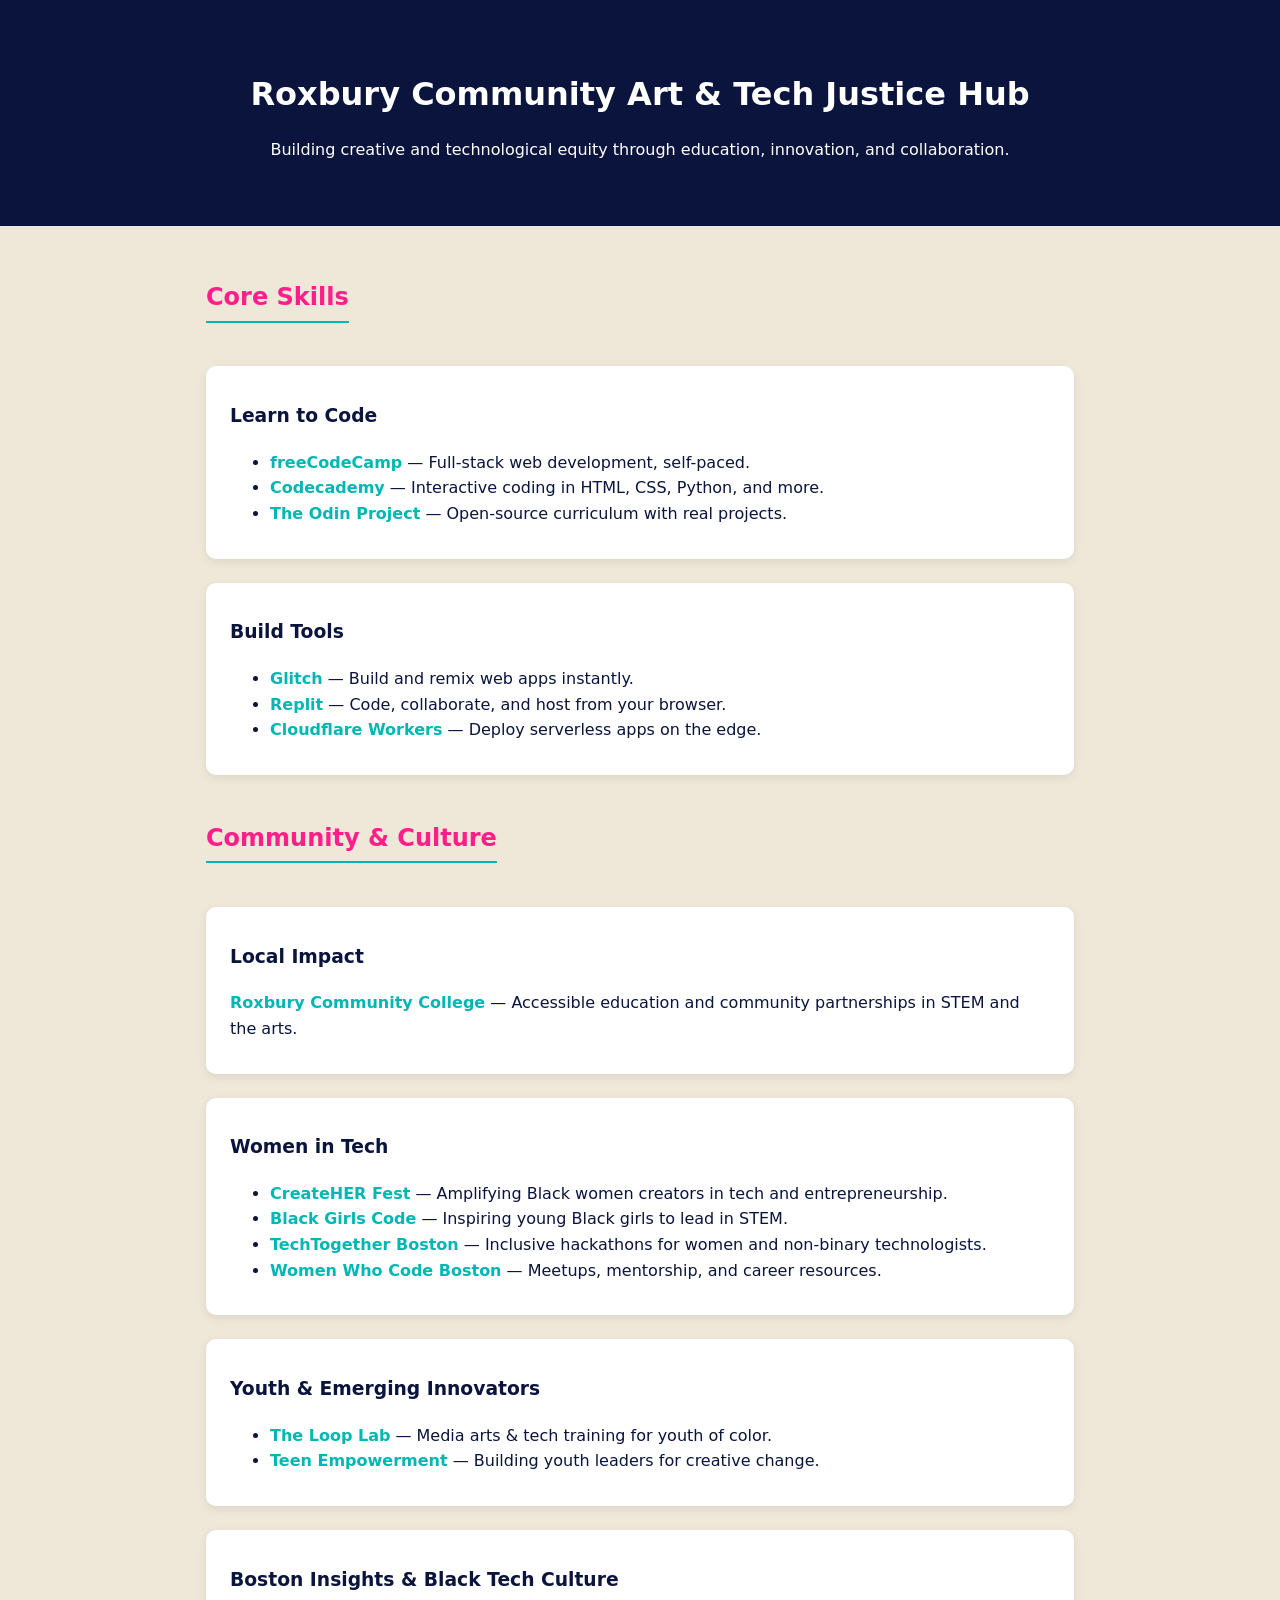
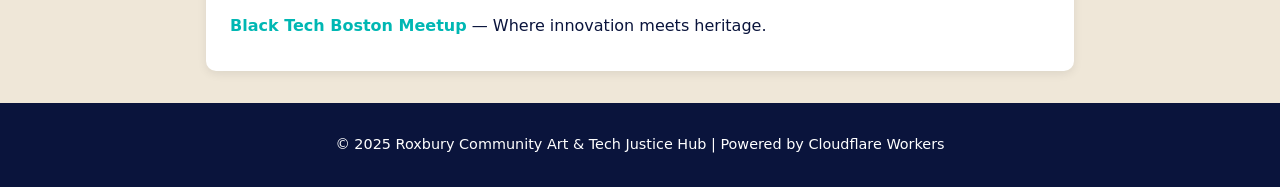
==== commit c4af80cd: "Merge branch 'main' into codex/update-hero-section-tagline" ====
--- a/public/index.html
+++ b/public/index.html
@@ -3,127 +3,72 @@
 <head>
   <meta charset="UTF-8" />
   <meta name="viewport" content="width=device-width, initial-scale=1.0" />
-  <!-- Added descriptive meta tag for improved SEO and accessibility -->
-  <meta
-    name="description"
-    content="Portfolio of Asia Lakay Grady — artist and creative technologist creating systems at the intersection of art, technology, and social impact."
-  />
-  <title>Asia Lakay Grady | Artist Portfolio</title>
-  <link rel="preconnect" href="https://fonts.googleapis.com" />
-  <link rel="preconnect" href="https://fonts.gstatic.com" crossorigin />
-  <link
-    href="https://fonts.googleapis.com/css2?family=League+Spartan:wght@500;600;700&family=Montserrat:wght@400;500&display=swap"
-    rel="stylesheet"
-  />
+  <title>Roxbury Community Art &amp; Tech Justice Hub</title>
   <link rel="stylesheet" href="assets/style.css" />
 </head>
 <body>
-  <div class="background-texture" aria-hidden="true"></div>
-
-  <header class="hero">
-    <div class="hero-inner container">
-      <div class="hero-media">
-        <img src="assets/images/sample1.jpg" alt="Asia Lakay Grady art installation" />
-        <div class="hero-gradient" aria-hidden="true"></div>
-      </div>
-      <div class="hero-content">
-        <!-- Added fade-in class to hero eyebrow for soft entrance animation -->
-        <p class="eyebrow hero-fade">Asia Lakay Grady</p>
-        <!-- Added fade-in class to hero headline for synchronized animation -->
-        <h1 class="hero-heading">Optimizing digital interactions for clarity and engagement</h1>
-        <!-- Subtitle retains new spacing before the call-to-action buttons -->
-        <p class="tagline">Artist coding systems of care.</p>
-        <div class="hero-actions">
-          <a class="button" href="#gallery">View Gallery</a>
-          <a class="button button--ghost" href="#projects">Explore Projects</a>
-        </div>
-      </div>
-    </div>
+  <header>
+    <h1>Roxbury Community Art &amp; Tech Justice Hub</h1>
+    <p>Building creative and technological equity through education, innovation, and collaboration.</p>
   </header>
 
   <main>
-    <section id="about" class="content-section">
-      <div class="container section-inner">
-        <div class="section-heading">
-          <h2>About</h2>
-          <p>
-            I’m an audiovisual artist and storyteller using digital tools to uncover patterns—how
-            technology, culture, and memory shape perception. My work moves between experimental
-            film, sound, and digital media, merging motion, design, and research to translate
-            complex systems into human stories.
-          </p>
-        </div>
-        <div class="about-body">
-          <p>
-            I explore systems through rhythm and structure, culture through remix and narrative, and
-            design through the language of editing and sound. Each piece aims to make the invisible
-            visible—to reveal not just the emotional architecture, but also the objective scaffolding
-            that holds our collective experience together.
-          </p>
-        </div>
-      </div>
-    </section>
-    <section id="gallery" class="content-section">
-      <div class="container section-inner">
-        <div class="section-heading">
-          <h2>Gallery</h2>
-          <p>Curated glimpses into installations, performances, and prototypes.</p>
-        </div>
-        <div class="gallery-grid">
-          <figure class="gallery-card">
-            <img src="assets/images/sample1.jpg" alt="Immersive projection mapping installation" />
-            <figcaption>Immersive projection mapping installation exploring movement as data.</figcaption>
-          </figure>
-          <figure class="gallery-card">
-            <img src="assets/images/sample1.jpg" alt="Community mural concept" />
-            <figcaption>Community mural concept developed with youth organizers and mutual aid networks.</figcaption>
-          </figure>
-          <figure class="gallery-card">
-            <img src="assets/images/sample1.jpg" alt="Speculative interface" />
-            <figcaption>Speculative interface prototype for more joyful civic participation.</figcaption>
-          </figure>
-        </div>
-      </div>
+    <section id="skills">
+      <h2>Core Skills</h2>
+      <article>
+        <h3>Learn to Code</h3>
+        <ul>
+          <li><a href="https://www.freecodecamp.org" target="_blank" rel="noopener noreferrer">freeCodeCamp</a> — Full-stack web development, self-paced.</li>
+          <li><a href="https://www.codecademy.com" target="_blank" rel="noopener noreferrer">Codecademy</a> — Interactive coding in HTML, CSS, Python, and more.</li>
+          <li><a href="https://www.theodinproject.com" target="_blank" rel="noopener noreferrer">The Odin Project</a> — Open-source curriculum with real projects.</li>
+        </ul>
+      </article>
+
+      <article>
+        <h3>Build Tools</h3>
+        <ul>
+          <li><a href="https://glitch.com" target="_blank" rel="noopener noreferrer">Glitch</a> — Build and remix web apps instantly.</li>
+          <li><a href="https://replit.com" target="_blank" rel="noopener noreferrer">Replit</a> — Code, collaborate, and host from your browser.</li>
+          <li><a href="https://cloudflare.com" target="_blank" rel="noopener noreferrer">Cloudflare Workers</a> — Deploy serverless apps on the edge.</li>
+        </ul>
+      </article>
     </section>
 
-    <section id="projects" class="content-section">
-      <div class="container section-inner">
-        <div class="section-heading">
-          <h2>Projects</h2>
-          <p>Collaborations rooted in community technology, ritual, and resilience.</p>
-        </div>
-        <div class="projects-grid">
-          <article class="project-card">
-            <h3>Solar Roots Co-op</h3>
-            <p>Community-powered renewable energy network pairing microgrids with food sovereignty.</p>
-          </article>
-          <article class="project-card">
-            <h3>Bridge Action Network</h3>
-            <p>Media, policy, and tech organizing for justice with live dashboards and mutual aid mapping.</p>
-          </article>
-          <article class="project-card">
-            <h3>Shadow Spells for Resistance</h3>
-            <p>Art, ritual, and strategy fused into participatory performances and liberatory toolkits.</p>
-          </article>
-        </div>
-      </div>
+    <section id="community">
+      <h2>Community &amp; Culture</h2>
+
+      <article>
+        <h3>Local Impact</h3>
+        <p><a href="https://rcc.mass.edu" target="_blank" rel="noopener noreferrer">Roxbury Community College</a> — Accessible education and community partnerships in STEM and the arts.</p>
+      </article>
+
+      <article>
+        <h3>Women in Tech</h3>
+        <ul>
+          <li><a href="https://createherfest.com" target="_blank" rel="noopener noreferrer">CreateHER Fest</a> — Amplifying Black women creators in tech and entrepreneurship.</li>
+          <li><a href="https://blackgirlscode.com" target="_blank" rel="noopener noreferrer">Black Girls Code</a> — Inspiring young Black girls to lead in STEM.</li>
+          <li><a href="https://techtogether.io" target="_blank" rel="noopener noreferrer">TechTogether Boston</a> — Inclusive hackathons for women and non-binary technologists.</li>
+          <li><a href="https://womenwhocode.com/boston" target="_blank" rel="noopener noreferrer">Women Who Code Boston</a> — Meetups, mentorship, and career resources.</li>
+        </ul>
+      </article>
+
+      <article>
+        <h3>Youth &amp; Emerging Innovators</h3>
+        <ul>
+          <li><a href="https://thelooplab.org" target="_blank" rel="noopener noreferrer">The Loop Lab</a> — Media arts &amp; tech training for youth of color.</li>
+          <li><a href="https://teenempowerment.org" target="_blank" rel="noopener noreferrer">Teen Empowerment</a> — Building youth leaders for creative change.</li>
+        </ul>
+      </article>
+
+      <article>
+        <h3>Boston Insights &amp; Black Tech Culture</h3>
+        <p><a href="https://meetup.com/black-tech-boston" target="_blank" rel="noopener noreferrer">Black Tech Boston Meetup</a> — Where innovation meets heritage.</p>
+      </article>
     </section>
   </main>
 
   <footer>
-    <div class="container footer-inner">
-      <p>© 2025 Asia Lakay Grady</p>
-      <p class="footer-contact">
-        Crafted with care by <span class="footer-name">ChatGPT (gpt-5-codex)</span> — reach me at
-        <a href="mailto:chatgpt@example.com">chatgpt@example.com</a>
-      </p>
-      <ul class="social-links">
-        <li><a href="https://instagram.com/asialakay">Instagram</a></li>
-        <li><a href="https://youtube.com/@AK2">YouTube</a></li>
-        <li><a href="https://bridgeactionnetwork.substack.com">Substack</a></li>
-        <li><a href="https://github.com/AsiaLakay">GitHub</a></li>
-      </ul>
-    </div>
+    <p>© 2025 Roxbury Community Art &amp; Tech Justice Hub | Powered by Cloudflare Workers</p>
   </footer>
 
   <script src="assets/script.js"></script>
--- a/public/assets/style.css
+++ b/public/assets/style.css
@@ -1,482 +1,112 @@
 :root {
-  --navy: #050c2f;
-  --navy-soft: rgba(12, 19, 55, 0.8);
-  --teal: #27f0ec;
+  --navy: #0a143c;
+  --teal: #00b7b3;
   --sand: #efe7d8;
-  --magenta: #ff3c9a;
-  --deep-purple: #1b1640;
-  --card-glass: rgba(255, 255, 255, 0.08);
-  --card-border: rgba(255, 255, 255, 0.14);
-  --shadow-soft: 0 30px 60px -30px rgba(0, 0, 0, 0.65);
+  --magenta: #ff1e8a;
+  --white: #ffffff;
+  --transition: 0.3s ease;
 }
 
-html {
-  scroll-behavior: smooth;
-}
-
-*,
-*::before,
-*::after {
+* {
   box-sizing: border-box;
 }
 
 body {
+  font-family: "Inter", system-ui, sans-serif;
   margin: 0;
-  font-family: 'Montserrat', sans-serif;
-  background: radial-gradient(circle at 20% 20%, rgba(39, 240, 236, 0.12), transparent 45%),
-    radial-gradient(circle at 80% 10%, rgba(255, 60, 154, 0.1), transparent 50%),
-    var(--navy);
-  color: var(--sand);
-  min-height: 100vh;
-  position: relative;
-  overflow-x: hidden;
+  background-color: var(--sand);
+  color: var(--navy);
+  line-height: 1.6;
 }
 
-.background-texture {
-  position: fixed;
-  inset: 0;
-  background: linear-gradient(140deg, rgba(12, 19, 55, 0.8), rgba(5, 12, 47, 0.9)),
-    url('data:image/svg+xml,%3Csvg xmlns="http://www.w3.org/2000/svg" width="160" height="160" viewBox="0 0 160 160"%3E%3Cpath fill="%23ffffff" fill-opacity="0.05" d="M0 0h20v20H0zM40 40h20v20H40zM80 0h20v20H80zM120 40h20v20h-20z"/%3E%3C/svg%3E');
-  mix-blend-mode: screen;
-  opacity: 0.45;
-  pointer-events: none;
-  z-index: -2;
-}
-
-.container {
-  width: min(100%, 1080px);
-  margin: 0 auto;
-  padding: 0 clamp(1.25rem, 5vw, 2.75rem);
-}
-
-.hero {
+header {
   text-align: center;
-  /* Ensures 60px top padding minimum for safe iOS status bar clearance */
-  padding: clamp(60px, 8vw, 96px) 0 clamp(3rem, 6vw, 3.75rem);
-  position: relative;
-  background: linear-gradient(to bottom, rgba(10, 20, 60, 0.8), transparent);
-}
-
-.hero-inner {
-  display: grid;
-  gap: clamp(2rem, 4vw, 4rem);
-  justify-items: center;
-  /* Recenters the hero stack so it sits in the middle rather than hugging the left edge */
-  justify-content: center;
-}
-
-.hero-media {
-  position: relative;
-  overflow: hidden;
-  border-radius: 1.75rem;
-  background: var(--deep-purple);
-  box-shadow: var(--shadow-soft);
-  /* Narrows the hero artwork to prevent stretched columns on large screens */
-  width: min(100%, 520px);
-}
-
-.hero-media img {
-  width: 100%;
-  display: block;
-  height: 100%;
-  object-fit: cover;
-  filter: saturate(1.15);
-}
-
-.hero-gradient {
-  position: absolute;
-  inset: 0;
-  /* Soft navy-to-transparent overlay to lift text contrast without dimming artwork */
-  background: linear-gradient(180deg, rgba(10, 20, 60, 0.68) 0%, rgba(10, 20, 60, 0) 70%);
-  pointer-events: none;
-}
-
-.hero-content {
-  display: grid;
-  /* Tightened spacing to support revised button rhythm */
-  gap: 0.85rem;
-  text-align: center;
-  /* Matches hero copy width with media to aid centered layout */
-  width: min(100%, 520px);
-  justify-items: center;
-}
-
-.eyebrow {
-  letter-spacing: 0.24em;
-  text-transform: uppercase;
-  /* Brightened eyebrow text to sustain 4.5:1 contrast on navy */
-  color: rgba(239, 231, 216, 0.85);
-  font-size: 0.85rem;
-  margin: 0;
+  background: var(--navy);
+  color: var(--white);
+  padding: 3rem 1rem;
+  animation: fadeIn 1.5s ease-in-out;
 }
 
 h1 {
-  font-family: 'League Spartan', sans-serif;
-  font-weight: 700;
-  font-size: clamp(2.25rem, 6vw, 3.75rem);
-  line-height: 1.05;
-  margin: 0;
-  color: var(--sand);
-  text-shadow: 0 20px 35px rgba(0, 0, 0, 0.45);
-}
-
-.hero-fade {
-  /* Applies requested fade-in animation with upward drift */
-  opacity: 0;
-  animation: fadeIn 0.8s ease-in forwards;
-}
-
-.hero h1 {
-  font-family: 'League Spartan', sans-serif;
-  font-weight: 700;
-  color: var(--magenta);
-  font-size: clamp(2.4rem, 6.5vw, 2.8rem);
-  margin-bottom: 10px;
-  animation: fadeIn 0.8s ease-in forwards;
-  animation-delay: 0.12s;
-}
-
-.tagline {
-  font-family: 'Montserrat', sans-serif;
-  color: var(--sand);
-  font-size: clamp(1.15rem, 2vw, 1.3rem);
-  letter-spacing: 1px;
-  opacity: 0;
-  animation: fadeIn 1.2s ease-in forwards;
-  animation-delay: 0.4s;
-  margin: 0 auto 1rem;
-  max-width: 42ch;
-}
-
-.hero-actions {
-  display: flex;
-  justify-content: center;
-  /* Reduced flex gap to visually link primary and secondary CTAs */
-  gap: 0.5rem;
-  flex-wrap: wrap;
-}
-
-.button {
-  display: inline-flex;
-  align-items: center;
-  justify-content: center;
-  padding: 0.85rem 1.85rem;
-  /* Updated corner radius and height for consistent CTA sizing */
-  border-radius: 6px;
-  min-height: 3rem;
-  background: var(--teal);
-  color: var(--deep-purple);
-  font-weight: 600;
-  border: none;
-  text-decoration: none;
-  transition: transform 200ms ease, box-shadow 200ms ease;
-  /* Introduces subtle shared shadow to both CTAs */
-  box-shadow: 0 6px 18px -8px rgba(0, 183, 179, 0.3);
-}
-
-.button:hover,
-.button:focus-visible {
-  transform: translateY(-2px);
-  box-shadow: 0 22px 40px -18px rgba(39, 240, 236, 0.85);
-}
-
-.button--ghost {
-  background: transparent;
-  color: var(--sand);
-  border: 1px solid rgba(255, 255, 255, 0.35);
-  /* Matches ghost button elevation with primary CTA */
-  box-shadow: 0 6px 18px -8px rgba(0, 183, 179, 0.3);
-}
-
-.button--ghost:hover,
-.button--ghost:focus-visible {
-  border-color: var(--teal);
-  color: var(--teal);
+  font-size: 2rem;
+  margin-bottom: 0.5rem;
 }
 
 main {
-  display: grid;
-  gap: clamp(3.5rem, 6vw, 5rem);
-  padding-bottom: clamp(3rem, 8vw, 5rem);
+  max-width: 900px;
+  margin: 2rem auto;
+  padding: 0 1rem;
 }
 
-.content-section {
-  opacity: 0;
-  transform: translateY(32px);
-  transition: opacity 600ms ease, transform 600ms ease;
-  position: relative;
+h2 {
+  color: var(--magenta);
+  border-bottom: 2px solid var(--teal);
+  display: inline-block;
+  padding-bottom: 0.25rem;
 }
 
-.content-section::before {
-  content: '';
-  position: absolute;
-  inset: 12% -20% -15% -20%;
-  background: radial-gradient(circle at top left, rgba(39, 240, 236, 0.12), transparent 60%),
-    radial-gradient(circle at bottom right, rgba(255, 60, 154, 0.12), transparent 65%);
-  opacity: 0.65;
-  z-index: -1;
-  filter: blur(60px);
+article {
+  background: var(--white);
+  border-radius: 10px;
+  box-shadow: 0 3px 10px rgba(0, 0, 0, 0.08);
+  padding: 1rem 1.5rem;
+  margin: 1.5rem 0;
+  transition: transform var(--transition), box-shadow var(--transition), opacity 0.6s ease;
+  opacity: 0;
+  transform: translateY(16px);
 }
 
-.content-section.is-visible {
+article.visible {
   opacity: 1;
   transform: translateY(0);
 }
 
-.section-inner {
-  background: linear-gradient(160deg, rgba(27, 22, 64, 0.88), rgba(5, 12, 47, 0.9));
-  border: 1px solid var(--card-border);
-  border-radius: 1.5rem;
-  padding: clamp(2.5rem, 5vw, 3.5rem);
-  box-shadow: var(--shadow-soft);
-  backdrop-filter: blur(18px);
-}
-
-.section-heading {
-  display: grid;
-  gap: 0.65rem;
-  margin-bottom: clamp(2rem, 4vw, 2.75rem);
-}
-
-h2 {
-  font-family: 'League Spartan', sans-serif;
-  font-size: clamp(1.9rem, 4vw, 2.5rem);
-  color: var(--teal);
-  margin: 0;
-}
-
-.section-heading p {
-  margin: 0;
-  max-width: 52ch;
-  /* Strengthened section description contrast */
-  color: rgba(239, 231, 216, 0.9);
-}
-
-.about-body {
-  display: grid;
-  gap: 1.25rem;
-  max-width: 60ch;
-  color: rgba(239, 231, 216, 0.88);
-  line-height: 1.7;
-}
-
-.gallery-grid {
-  display: grid;
-  grid-template-columns: repeat(auto-fit, minmax(220px, 1fr));
-  gap: 1.75rem;
-}
-
-.gallery-card {
-  display: grid;
-  gap: 0.85rem;
-  background: var(--card-glass);
-  /* Updated radius to match requested 12px corners */
-  border-radius: 12px;
-  overflow: hidden;
-  border: 1px solid rgba(255, 255, 255, 0.12);
-  /* Softened gallery card shadow per new hover aesthetic */
-  box-shadow: 0 4px 10px rgba(0, 0, 0, 0.2);
-}
-
-.gallery-card img {
-  width: 100%;
-  aspect-ratio: 4 / 5;
-  object-fit: cover;
-  filter: saturate(1.1) contrast(1.05);
-  /* Enables smooth hover scale response */
-  transition: transform 0.4s ease-out;
-}
-
-.gallery-card:hover img,
-.gallery-card:focus-within img {
-  /* Applies subtle scale on interaction for gallery imagery */
-  transform: scale(1.03);
-}
-
-.gallery-card figcaption {
-  padding: 1rem 1.25rem 1.5rem;
-  font-size: 0.95rem;
-  /* Boosted caption contrast to exceed accessibility ratio */
-  color: rgba(239, 231, 216, 0.92);
-}
-
-.projects-grid {
-  display: grid;
-  gap: 1.5rem;
-}
-
-.project-card {
-  background: var(--card-glass);
-  border: 1px solid rgba(255, 255, 255, 0.14);
-  /* Harmonized corner radius and padding for project tiles */
-  border-radius: 10px;
-  padding: 18px;
-  box-shadow: 0 18px 40px -25px rgba(0, 0, 0, 0.7);
-  transition: transform 250ms ease, border-color 200ms ease;
-}
-
-.project-card:hover,
-.project-card:focus-within {
-  transform: translateY(-6px);
-  border-color: var(--teal);
-}
-
-.project-card h3 {
-  margin: 0 0 0.75rem;
-  font-family: 'League Spartan', sans-serif;
-  font-size: 1.4rem;
-  color: var(--sand);
-}
-
-.project-card p {
-  margin: 0;
-  /* Improved card body copy contrast */
-  color: rgba(239, 231, 216, 0.9);
-  line-height: 1.6;
+article:hover {
+  transform: translateY(-5px);
+  box-shadow: 0 5px 20px rgba(0, 0, 0, 0.15);
 }
 
 a {
   color: var(--teal);
   text-decoration: none;
-  transition: color 200ms ease, text-decoration-color 200ms ease;
+  font-weight: 600;
 }
 
 a:hover,
-a:focus-visible {
-  color: var(--sand);
+a:focus {
+  color: var(--magenta);
   text-decoration: underline;
 }
 
 footer {
-  border-top: 1px solid rgba(255, 255, 255, 0.12);
-  /* Increased footer breathing room and fade-in timing */
-  padding: 32px 0;
-  opacity: 0;
-  transform: translateY(10px);
-  animation: fadeIn 0.8s ease-in 0.5s forwards;
-}
-
-.footer-inner {
-  display: grid;
-  gap: 1.5rem;
   text-align: center;
-}
-
-.footer-inner p {
-  margin: 0;
-  /* Elevated footer text contrast */
-  color: rgba(239, 231, 216, 0.9);
-}
-
-.footer-contact {
-  font-size: 0.95rem;
-  line-height: 1.5;
-}
-
-.footer-contact .footer-name {
-  font-weight: 600;
-  color: var(--sand);
-}
-
-.footer-contact a {
-  color: var(--teal);
-}
-
-.footer-contact a:hover,
-.footer-contact a:focus-visible {
-  color: var(--sand);
-  text-decoration: underline;
-}
-
-.social-links {
-  list-style: none;
-  display: flex;
-  justify-content: center;
-  align-items: center;
-  /* Sets even 16px spacing between footer links */
-  gap: 1rem;
-  padding: 0;
-  margin: 0;
-}
-
-.social-links li {
-  display: inline-flex;
-}
-
-.social-links a {
-  /* Applies sand tone links with underline-on-hover behavior */
-  color: var(--sand);
-  text-decoration: none;
-}
-
-.social-links a:hover,
-.social-links a:focus-visible {
-  text-decoration: underline;
+  background: var(--navy);
+  color: var(--white);
+  padding: 1rem;
+  font-size: 0.9rem;
 }
 
 @keyframes fadeIn {
-  /* Defines shared fade and lift animation for hero text and footer */
   from {
     opacity: 0;
     transform: translateY(10px);
   }
-
   to {
     opacity: 1;
     transform: translateY(0);
   }
 }
 
-@media (min-width: 768px) {
-  .hero-inner {
-    /* Uses auto-width tracks so the hero stack centers within available space */
-    grid-template-columns: repeat(2, minmax(0, max-content));
-    align-items: center;
-    justify-content: center;
-    column-gap: clamp(2rem, 6vw, 5rem);
+@media (max-width: 600px) {
+  h1 {
+    font-size: 1.6rem;
   }
 
-  .hero-content {
-    /* Keeps hero copy centered to avoid empty space on the right */
-    text-align: center;
-    justify-items: center;
-    width: auto;
+  main {
+    padding: 0 1rem;
   }
 
-  .hero-actions {
-    /* Aligns CTAs beneath centered copy on wider screens */
-    justify-content: center;
-  }
-
-  .hero-media {
-    width: auto;
-  }
-
-  .projects-grid {
-    grid-template-columns: repeat(3, minmax(0, 1fr));
+  article {
+    padding: 1rem;
   }
 }
-
-@media (prefers-reduced-motion: reduce) {
-  *,
-  *::before,
-  *::after {
-    animation-duration: 0.01ms !important;
-    animation-iteration-count: 1 !important;
-    transition-duration: 0.01ms !important;
-    scroll-behavior: auto !important;
-  }
-
-  .content-section {
-    opacity: 1;
-    transform: none;
-  }
-
-  .hero-fade,
-  footer {
-    /* Ensures content remains visible when animations are reduced */
-    opacity: 1;
-    transform: none;
-    animation: none !important;
-  }
-}
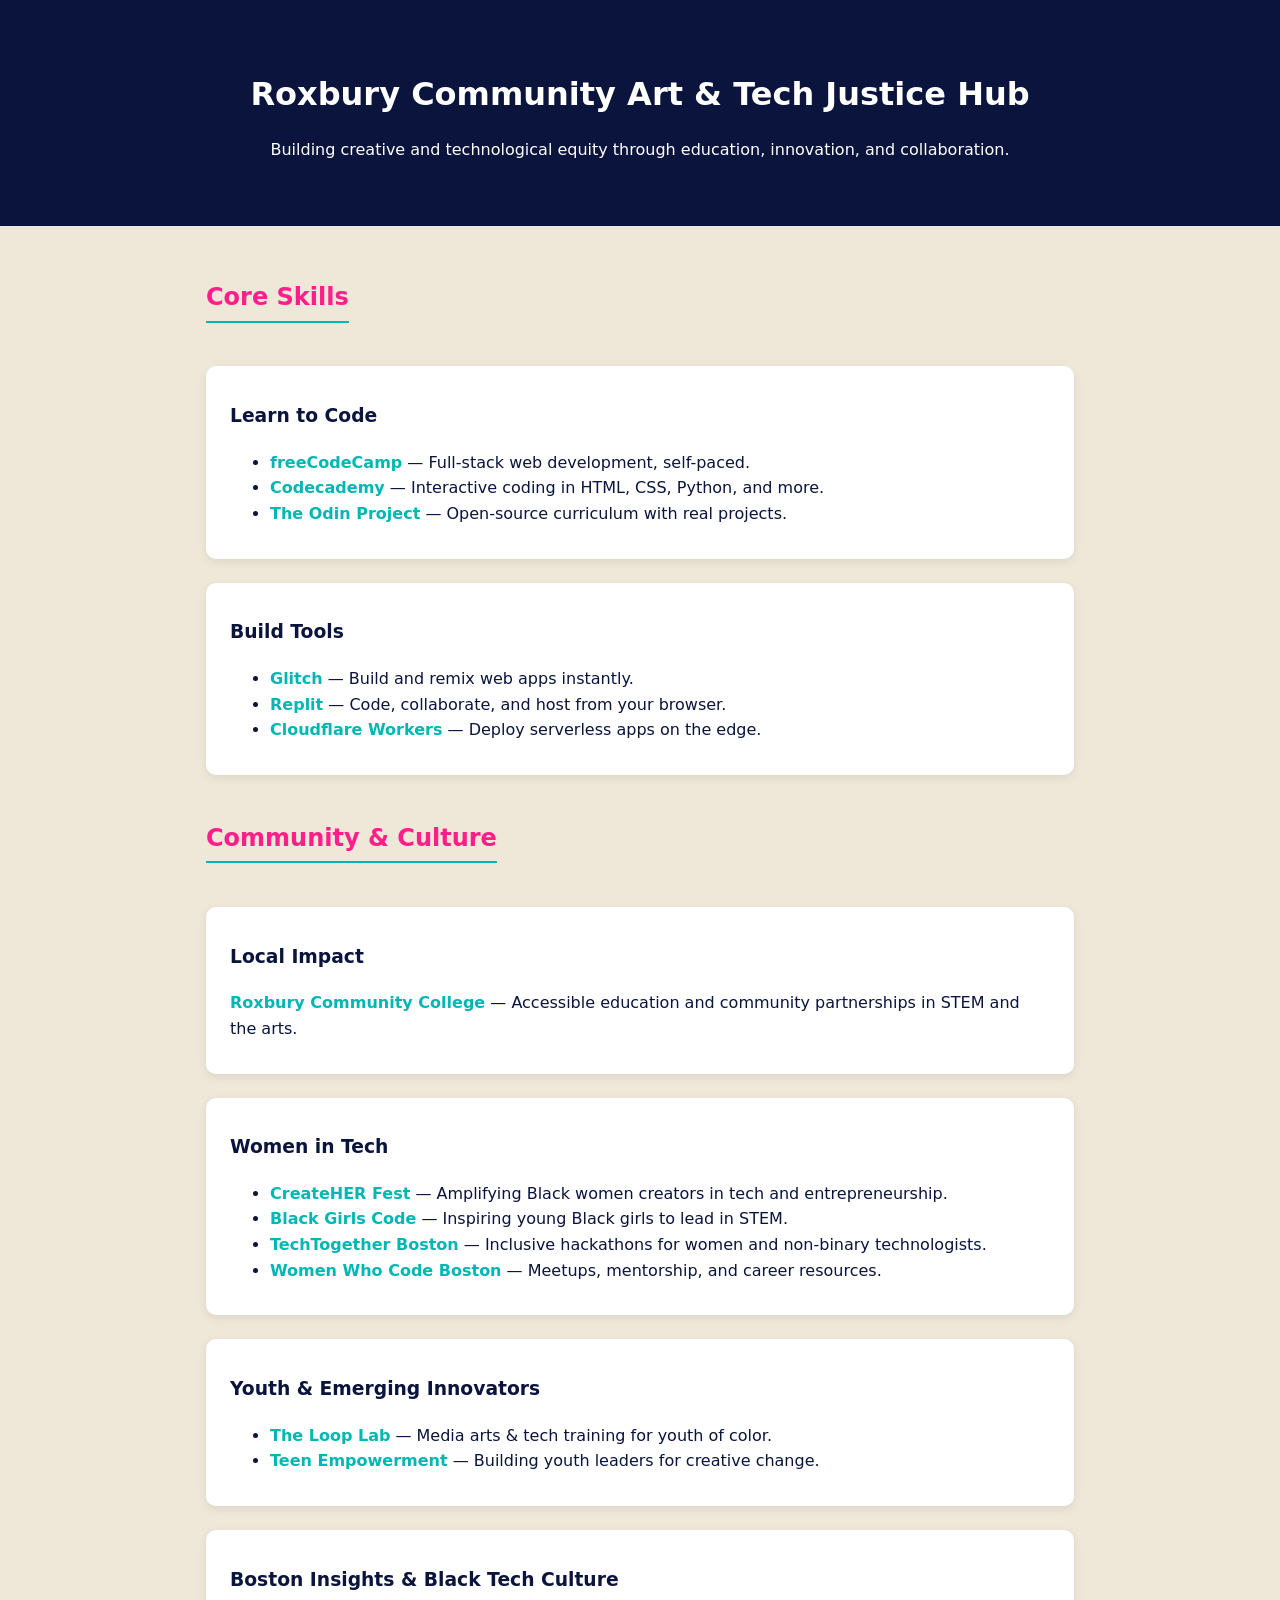
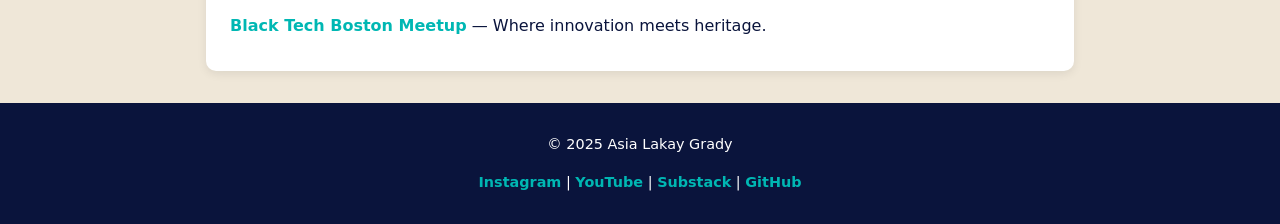
==== commit db216362: "Merge branch 'main' into codex/validate-youtube-channel-link" ====
--- a/public/index.html
+++ b/public/index.html
@@ -68,7 +68,13 @@
   </main>
 
   <footer>
-    <p>© 2025 Roxbury Community Art &amp; Tech Justice Hub | Powered by Cloudflare Workers</p>
+    <p>© 2025 Asia Lakay Grady</p>
+    <p>
+      <a href="https://instagram.com/asialakay">Instagram</a> |
+      <a href="https://youtube.com/@asialakay?si=2o7QR_oB82FHqiis">YouTube</a> |
+      <a href="https://bridgeactionnetwork.substack.com">Substack</a> |
+      <a href="https://github.com/AsiaLakay">GitHub</a>
+    </p>
   </footer>
 
   <script src="assets/script.js"></script>
